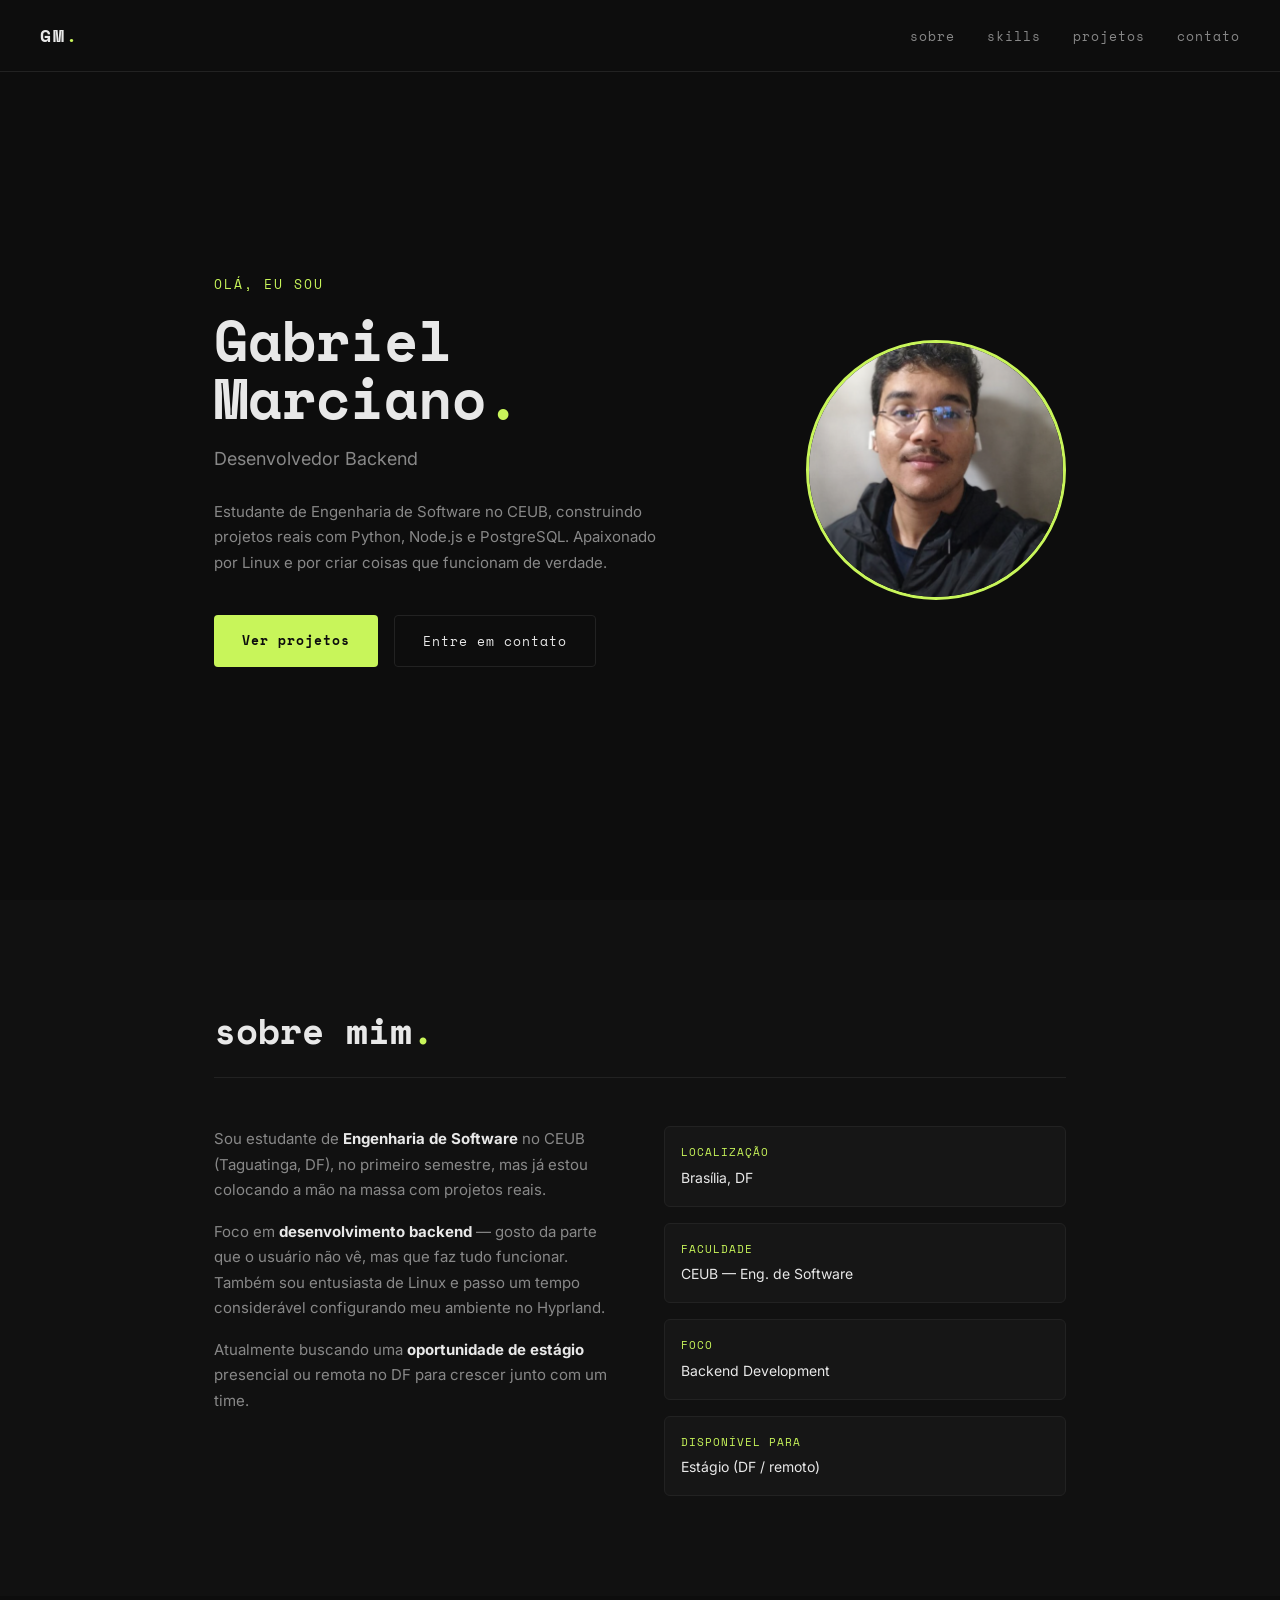
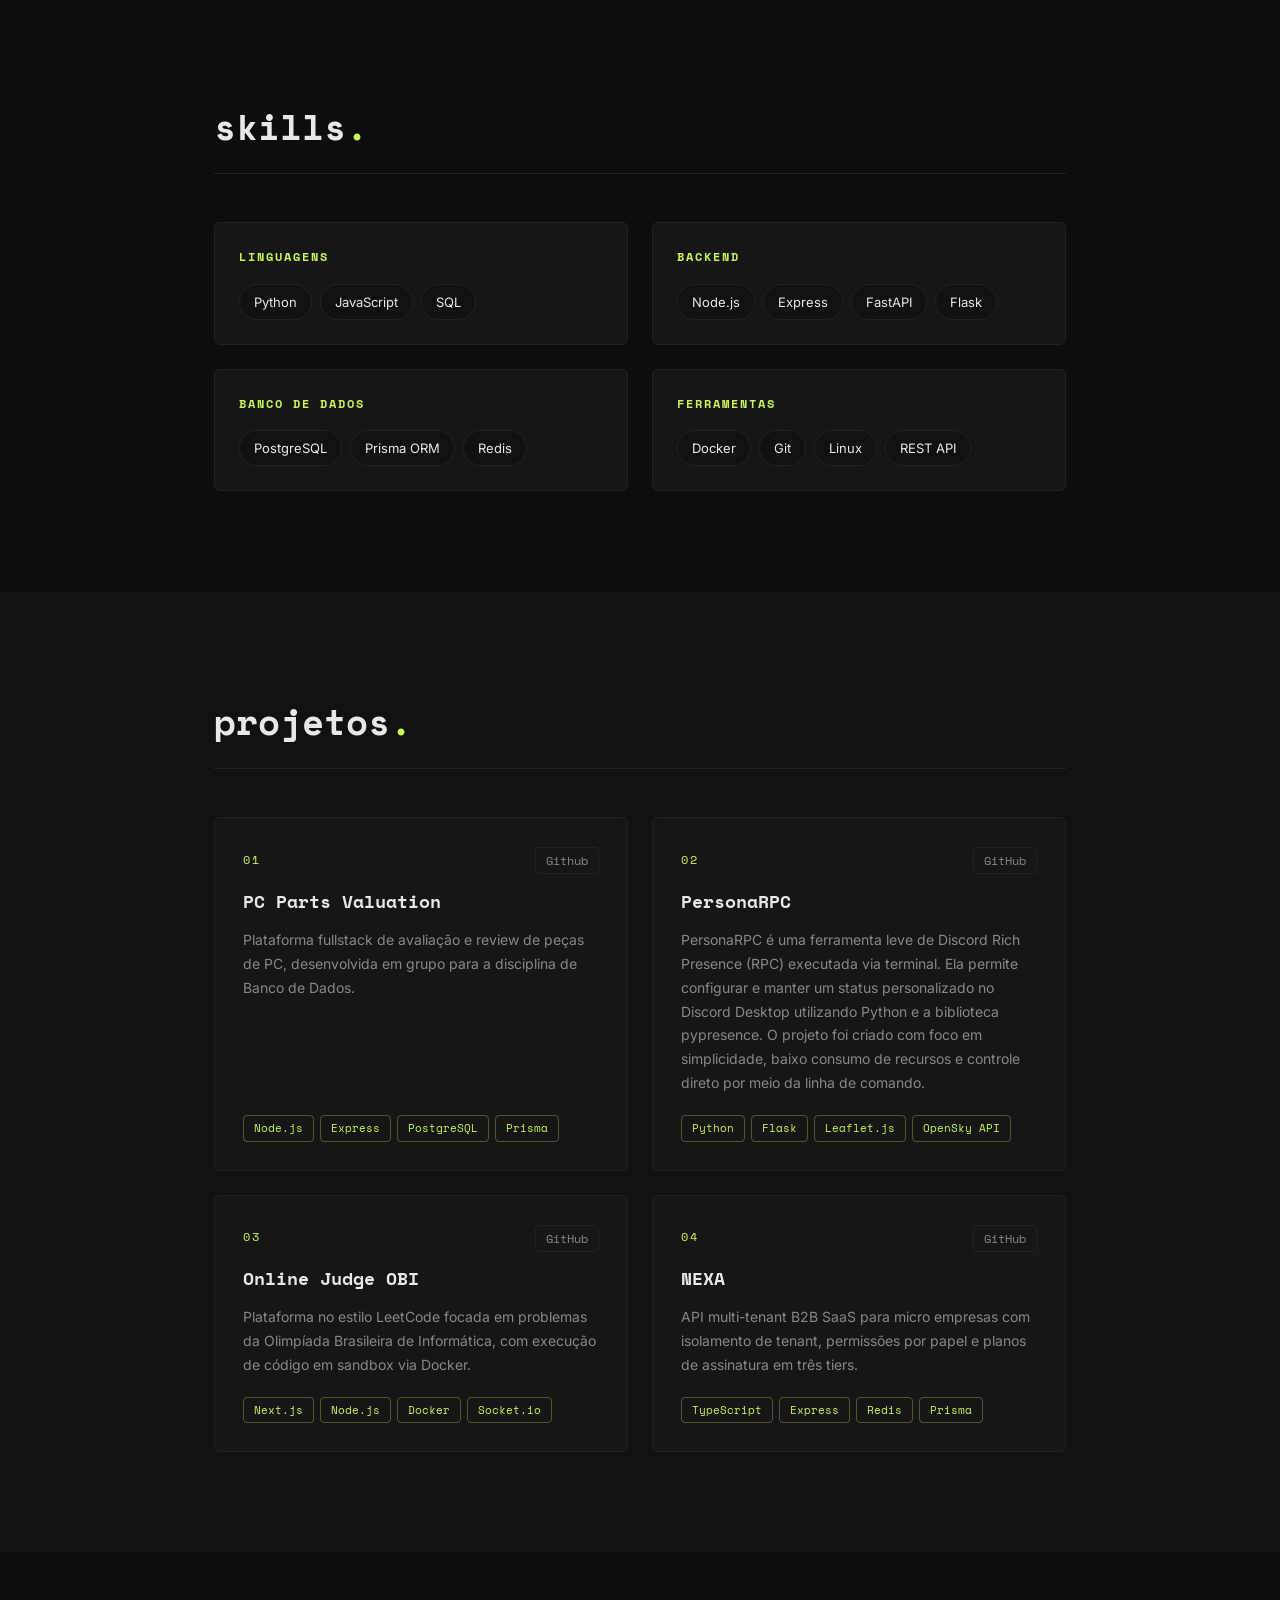
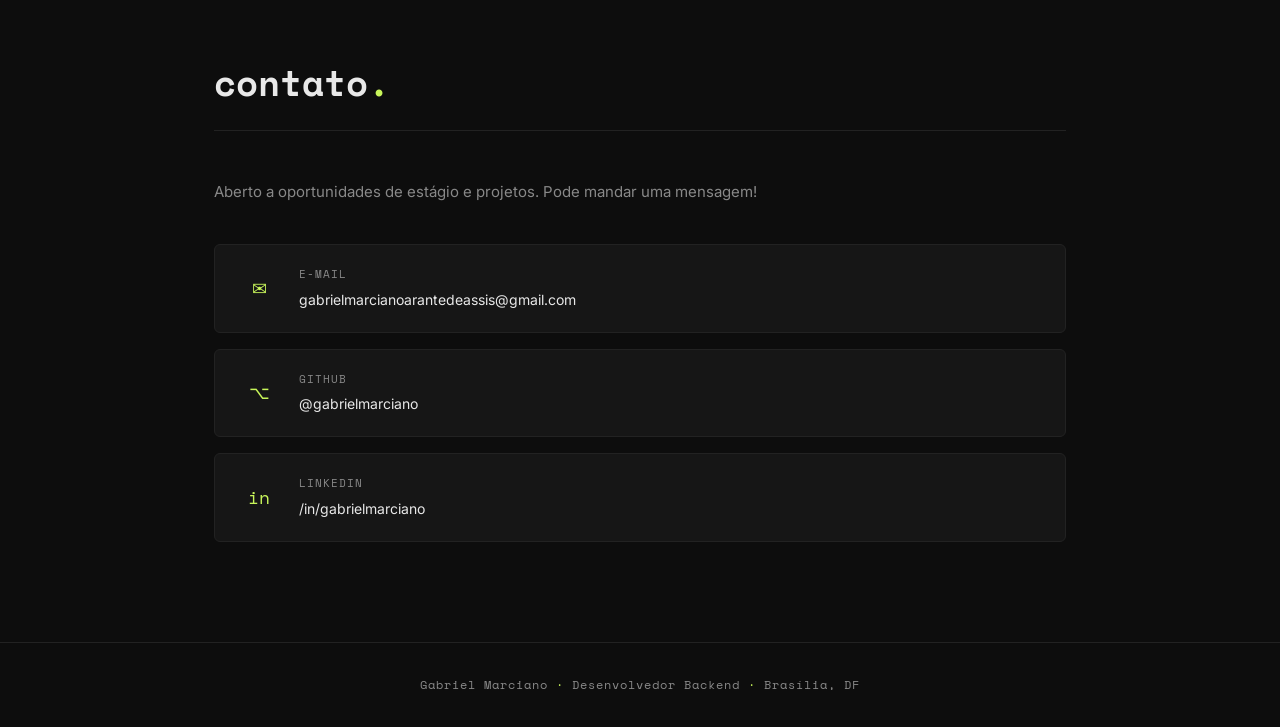
==== index.html @ 3127b253 "Resolve conflitos e atualiza arquivos" ====
<!DOCTYPE html>
<html lang="pt-BR">

<head>
  <meta charset="UTF-8">
  <meta name="viewport" content="width=device-width, initial-scale=1.0">
  <title>Gabriel Marciano — Dev Backend</title>

  <!-- Fontes bonitinhas do Google Fonts  -->
  <link rel="preconnect" href="https://fonts.googleapis.com">
  <link href="https://fonts.googleapis.com/css2?family=Space+Mono:wght@400;700&family=Inter:wght@300;400;500;600&display=swap" rel="stylesheet">

  <link rel="stylesheet" href="style.css">
</head>

<body>

  <!-- Barra de navegação - fica fixa no topo -->
  <nav id="navbar">
    <div class="nav-logo">GM<span class="dot">.</span></div>
    <ul class="nav-links">
      <li><a href="#sobre">sobre</a></li>
      <li><a href="#skills">skills</a></li>
      <li><a href="#projetos">projetos</a></li>
      <li><a href="#contato">contato</a></li>
    </ul>
  </nav>

  <!-- Primeira seção  -->
  <section id="hero">

    <!-- nome e descrição  -->
    <div class="hero-content">
      <p class="hero-tag">olá, eu sou</p>
      <h1 class="hero-nome">Gabriel<br>Marciano<span class="dot">.</span></h1>
      <p class="hero-cargo">Desenvolvedor Backend</p>
      <p class="hero-desc">
        Estudante de Engenharia de Software no CEUB, construindo projetos reais
        com Python, Node.js e PostgreSQL. Apaixonado por Linux e por criar coisas que funcionam de verdade.
      </p>
      <div class="hero-botoes">
        <a href="#projetos" class="btn btn-primario">Ver projetos</a>
        <a href="#contato" class="btn btn-secundario">Entre em contato</a>
      </div>
    </div>

    <!-- foto -->
    <div class="hero-foto-wrapper">
      <img src="foto.png" alt="Foto" class="hero-foto">
    </div>

  </section>

  <!-- Seção sobre  -->
  <section id="sobre">
    <div class="container">
      <h2 class="titulo-secao">sobre mim<span class="dot">.</span></h2>
      <!-- Grid com 2 colunas - texto à esquerda, infos à direita -->
      <div class="sobre-grid">
        <div class="sobre-texto">
          <p>
            Sou estudante de <strong>Engenharia de Software</strong> no CEUB (Taguatinga, DF),
            no primeiro semestre, mas já estou colocando a mão na massa com projetos reais.
          </p>
          <p>
            Foco em <strong>desenvolvimento backend</strong> — gosto da parte que o usuário
            não vê, mas que faz tudo funcionar. Também sou entusiasta de Linux e passo
            um tempo considerável configurando meu ambiente no Hyprland.
          </p>
          <p>
            Atualmente buscando uma <strong>oportunidade de estágio</strong> presencial ou
            remota no DF para crescer junto com um time.
          </p>
        </div>
        <div class="sobre-info">
          <div class="info-item">
            <span class="info-label">localização</span>
            <span class="info-valor">Brasília, DF</span>
          </div>
          <div class="info-item">
            <span class="info-label">faculdade</span>
            <span class="info-valor">CEUB — Eng. de Software</span>
          </div>
          <div class="info-item">
            <span class="info-label">foco</span>
            <span class="info-valor">Backend Development</span>
          </div>
          <div class="info-item">
            <span class="info-label">disponível para</span>
            <span class="info-valor">Estágio (DF / remoto)</span>
          </div>
        </div>
      </div>
    </div>
  </section>

  <!-- Seção skills - tecnologias -->
  <section id="skills">
    <div class="container">
      <h2 class="titulo-secao">skills<span class="dot">.</span></h2>
      <!-- div de skills -->
      <div class="skills-grid">

        <div class="skill-grupo">
          <h3 class="skill-grupo-titulo">Linguagens</h3>
          <div class="skill-lista">
            <span class="skill-tag">Python</span>
            <span class="skill-tag">JavaScript</span>
            <span class="skill-tag">SQL</span>
          </div>
        </div>

        <div class="skill-grupo">
          <h3 class="skill-grupo-titulo">Backend</h3>
          <div class="skill-lista">
            <span class="skill-tag">Node.js</span>
            <span class="skill-tag">Express</span>
            <span class="skill-tag">FastAPI</span>
            <span class="skill-tag">Flask</span>
          </div>
        </div>

        <div class="skill-grupo">
          <h3 class="skill-grupo-titulo">Banco de Dados</h3>
          <div class="skill-lista">
            <span class="skill-tag">PostgreSQL</span>
            <span class="skill-tag">Prisma ORM</span>
            <span class="skill-tag">Redis</span>
          </div>
        </div>

        <div class="skill-grupo">
          <h3 class="skill-grupo-titulo">Ferramentas</h3>
          <div class="skill-lista">
            <span class="skill-tag">Docker</span>
            <span class="skill-tag">Git</span>
            <span class="skill-tag">Linux</span>
            <span class="skill-tag">REST API</span>
          </div>
        </div>

      </div>
    </div>
  </section>

  <!-- Seção projetos -->
  <section id="projetos">
    <div class="container">
      <h2 class="titulo-secao">projetos<span class="dot">.</span></h2>
      <!-- Cards dos projetos em grid 2x2 -->
      <div class="projetos-grid">

        <!-- Projeto 1 -->
        <div class="card-projeto">
          <div class="card-header">
            <span class="card-numero">01</span>
            <div class="card-links">
              <a href="https://github.com/GabrielMarcianoarante/PCpartsevaluation" class="card-link" title="Ver código"> Github</a>
            </div>
          </div>
          <h3 class="card-titulo">PC Parts Valuation</h3>
          <p class="card-desc">
            Plataforma fullstack de avaliação e review de peças de PC, desenvolvida
            em grupo para a disciplina de Banco de Dados.
          </p>
          <div class="card-techs">
            <span>Node.js</span>
            <span>Express</span>
            <span>PostgreSQL</span>
            <span>Prisma</span>
          </div>
        </div>

        <!-- Projeto 2 -->
        <div class="card-projeto">
          <div class="card-header">
            <span class="card-numero">02</span>
            <div class="card-links">
              <a href="#" class="card-link">GitHub</a>
            </div>
          </div>
          <h3 class="card-titulo">PersonaRPC</h3>
          <p class="card-desc">
            PersonaRPC é uma ferramenta leve de Discord Rich Presence (RPC) executada via terminal.
Ela permite configurar e manter um status personalizado no Discord Desktop utilizando Python e a biblioteca pypresence.

O projeto foi criado com foco em simplicidade, baixo consumo de recursos e controle direto por meio da linha de comando.
          </p>
          <div class="card-techs">
            <span>Python</span>
            <span>Flask</span>
            <span>Leaflet.js</span>
            <span>OpenSky API</span>
          </div>
        </div>

        <!-- Projeto 3 -->
        <div class="card-projeto">
          <div class="card-header">
            <span class="card-numero">03</span>
            <div class="card-links">
              <a href="#" class="card-link">GitHub</a>
            </div>
          </div>
          <h3 class="card-titulo">Online Judge OBI</h3>
          <p class="card-desc">
            Plataforma no estilo LeetCode focada em problemas da Olimpíada Brasileira
            de Informática, com execução de código em sandbox via Docker.
          </p>
          <div class="card-techs">
            <span>Next.js</span>
            <span>Node.js</span>
            <span>Docker</span>
            <span>Socket.io</span>
          </div>
        </div>

        <!-- Projeto 4 -->
        <div class="card-projeto">
          <div class="card-header">
            <span class="card-numero">04</span>
            <div class="card-links">
              <a href="#" class="card-link">GitHub</a>
            </div>
          </div>
          <h3 class="card-titulo">NEXA</h3>
          <p class="card-desc">
            API multi-tenant B2B SaaS para micro empresas com isolamento de tenant,
            permissões por papel e planos de assinatura em três tiers.
          </p>
          <div class="card-techs">
            <span>TypeScript</span>
            <span>Express</span>
            <span>Redis</span>
            <span>Prisma</span>
          </div>
        </div>

      </div>
    </div>
  </section>

  <!-- Seção contato -->
  <section id="contato">
    <div class="container">
      <h2 class="titulo-secao">contato<span class="dot">.</span></h2>
      <p class="contato-subtitulo">
        Aberto a oportunidades de estágio e projetos. Pode mandar uma mensagem!
      </p>
      <div class="contato-grid">
        <a href="mailto:gabrielmarcianoarantedeassis@gmail.com" class="contato-item">
          <span class="contato-icone">✉</span>
          <div>
            <span class="contato-label">E-mail</span>
            <span class="contato-valor">gabrielmarcianoarantedeassis@gmail.com</span>
          </div>
        </a>
        <a href="https://github.com/GabrielMarcianoarante" target="_blank" class="contato-item">
          <span class="contato-icone">⌥</span>
          <div>
            <span class="contato-label">GitHub</span>
            <span class="contato-valor">@gabrielmarciano</span>
          </div>
        </a>
        <a href="https://www.linkedin.com/in/gabriel-marciano-117183402/" target="_blank" class="contato-item">
          <span class="contato-icone">in</span>
          <div>
            <span class="contato-label">LinkedIn</span>
            <span class="contato-valor">/in/gabrielmarciano</span>
          </div>
        </a>
      </div>
    </div>
  </section>

  <!-- Rodapé com crédito -->
  <footer>
    <p>Gabriel Marciano <span class="dot">·</span> Desenvolvedor Backend <span class="dot">·</span> Brasília, DF</p>
  </footer>

  <script src="script.js"></script>
</body>

</html>
---- style.css ----
/* Cores e tema - muda aqui que muda em todo lugar */
:root {
  --bg:       #0d0d0d;   /* Fundo preto bem escuro da página */
  --bg2:      #111111;   /* Um preto um pouco menos escuro para seções alternadas */
  --card:     #161616;   /* Fundo dos cards e containers */
  --borda:    #222222;   /* Cor das bordas dos elementos */
  --texto:    #e8e8e8;   /* Texto branco/cinza claro principal */
  --texto2:   #888888;   /* Texto cinza mais fraco para texto secundário */
  --verde:    #c8f55a;   /* Verde limão - cor de destaque que chama atenção */
}

/* Tira as margens padrão do navegador */
* {
  margin: 0;
  padding: 0;
  box-sizing: border-box;
}

/* Faz a rolagem da página ser suave em vez de "pular" */
html {
  scroll-behavior: smooth;
}

body {
  background-color: var(--bg);
  color: var(--texto);
  font-family: 'Inter', sans-serif;
  font-size: 16px;
  line-height: 1.7;
}

/* Classes úteis que usa em vários lugares */

.container {
  max-width: 900px;
  margin: 0 auto;
  padding: 0 24px;
}

.dot {
  color: var(--verde);
}

/* Barra de navegação - fica fixa no topo */
#navbar {
  position: fixed;
  top: 0;
  left: 0;
  width: 100%;
  z-index: 100;
  display: flex;
  align-items: center;
  justify-content: space-between;
  padding: 20px 40px;
  background-color: #0d0d0d;
  border-bottom: 1px solid var(--borda);
  transition: padding 0.3s;
}

/* Quando rola a página, o padding diminui para a nav ficar mais compacta */
#navbar.scrolled {
  padding: 14px 40px;
}

.nav-logo {
  font-family: 'Space Mono', monospace;
  font-size: 18px;
  font-weight: 700;
  letter-spacing: 2px;
}

/* Lista de links da navegação */
.nav-links {
  list-style: none;
  display: flex;
  gap: 32px;
}

/* Estilo padrão dos links */
.nav-links a {
  text-decoration: none;
  color: var(--texto2);
  font-family: 'Space Mono', monospace;
  font-size: 13px;
  letter-spacing: 1px;
  transition: color 0.2s;
}

/* Link fica verde quando você passa o mouse */
.nav-links a:hover {
  color: var(--verde);
}

/* Link fica verde permanentemente quando você está naquela seção */
.nav-links a.ativo {
  color: var(--verde);
}

/* Animações de entrada dos elementos */
@keyframes slideInLeft {
  from {
    opacity: 0;
    transform: translateX(-50px);
  }
  to {
    opacity: 1;
    transform: translateX(0);
  }
}

@keyframes slideInRight {
  from {
    opacity: 0;
    transform: translateX(50px);
  }
  to {
    opacity: 1;
    transform: translateX(0);
  }
}

@keyframes zoomIn {
  from {
    opacity: 0;
    transform: scale(0.8);
  }
  to {
    opacity: 1;
    transform: scale(1);
  }
}

/* Seção hero - primeira coisa que vê */
#hero {
  min-height: 100vh;
  display: flex;
  align-items: center;
  justify-content: space-between;
  gap: 48px;
  max-width: 900px;
  margin: 0 auto;
  padding: 120px 24px 80px;
}

/* "olá, eu sou" - entra primeiro */
.hero-tag {
  font-family: 'Space Mono', monospace;
  font-size: 13px;
  color: var(--verde);
  letter-spacing: 2px;
  text-transform: uppercase;
  margin-bottom: 16px;
  animation: slideInLeft 0.6s ease-out;
}

/* nome grande - entra depois com um pequeno delay */
.hero-nome {
  font-family: 'Space Mono', monospace;
  font-size: 56px;
  font-weight: 700;
  line-height: 1.05;
  margin-bottom: 16px;
  animation: slideInLeft 0.8s ease-out 0.2s both;
}

/* "Desenvolvedor Backend" - entra depois */
.hero-cargo {
  font-size: 18px;
  color: var(--texto2);
  margin-bottom: 24px;
  animation: slideInLeft 0.8s ease-out 0.4s both;
}

/* Descrição sobre - entra depois */
.hero-desc {
  max-width: 460px;
  color: var(--texto2);
  font-size: 15px;
  margin-bottom: 40px;
  animation: slideInLeft 0.8s ease-out 0.6s both;
}

/* Botões - entram por último */
.hero-botoes {
  display: flex;
  gap: 16px;
  animation: slideInLeft 0.8s ease-out 0.8s both;
}

/* BOTÕES - Estilo base para todos os botões */
.btn {
  text-decoration: none;
  font-family: 'Space Mono', monospace;
  font-size: 13px;
  letter-spacing: 1px;
  padding: 14px 28px;
  border-radius: 4px;
  transition: all 0.2s;
}

/* Botão primário - Verde, chama atenção (Ver projetos) */
.btn-primario {
  background-color: var(--verde);
  color: #0d0d0d;
  font-weight: 700;
}

/* Botão primário fica mais claro quando  passa o mouse */
.btn-primario:hover {
  background-color: #b8e84a;
  transform: translateY(-2px);
}

/* Botão secundário - Tem borda, mais discreto (Entre em contato) */
.btn-secundario {
  border: 1px solid var(--borda);
  color: var(--texto);
}

/* Botão secundário muda quando  passa o mouse */
.btn-secundario:hover {
  border-color: var(--verde);
  color: var(--verde);
  transform: translateY(-2px);
}

/* Wrapper da foto - mantém ela redonda */
.hero-foto-wrapper {
  flex-shrink: 0;
}

.hero-foto {
  width: 260px;
  height: 260px;
  object-fit: cover;    /* corta a imagem pra caber no círculo */
  border-radius: 50%;   /* fica redonda */
  border: 3px solid var(--verde);
  background-color: var(--card);
  display: block;
  animation: zoomIn 0.8s ease-out 0.4s both;
}

/* Títulos das seções como "sobre mim", "skills" */
.titulo-secao {
  font-family: 'Space Mono', monospace;
  font-size: 36px;
  font-weight: 700;
  margin-bottom: 48px;
  padding-bottom: 16px;
  border-bottom: 1px solid var(--borda);
}

/* Seção sobre - fundo diferente */
#sobre {
  padding: 100px 0;
  background-color: var(--bg2);
}

/* Grid com 2 colunas */
.sobre-grid {
  display: grid;
  grid-template-columns: 1fr 1fr;
  gap: 48px;
}

/* Parágrafos da seção sobre */
.sobre-texto p {
  color: var(--texto2);
  margin-bottom: 16px;
  font-size: 15px;
}

/* Texto em negrito fica mais claro */
.sobre-texto strong {
  color: var(--texto);
}

/* Info lado direito */
.sobre-info {
  display: flex;
  flex-direction: column;
  gap: 16px;
}

/* Card com informação */
.info-item {
  display: flex;
  flex-direction: column;
  gap: 4px;
  padding: 16px;
  border: 1px solid var(--borda);
  border-radius: 6px;
  background-color: var(--card);
}

/* Label da info em verde */
.info-label {
  font-family: 'Space Mono', monospace;
  font-size: 11px;
  color: var(--verde);
  letter-spacing: 1px;
  text-transform: uppercase;
}

/* Valor da info */
.info-valor {
  font-size: 14px;
  color: var(--texto);
}

/* Seção skills - suas tecnologias */
#skills {
  padding: 100px 0;
}

/* Grid 2x2 de skills */
.skills-grid {
  display: grid;
  grid-template-columns: 1fr 1fr;
  gap: 24px;
}

/* Grupo de skills */
.skill-grupo {
  padding: 24px;
  border: 1px solid var(--borda);
  border-radius: 6px;
  background-color: var(--card);
}

/* Título do grupo em verde */
.skill-grupo-titulo {
  font-family: 'Space Mono', monospace;
  font-size: 12px;
  color: var(--verde);
  letter-spacing: 2px;
  text-transform: uppercase;
  margin-bottom: 16px;
}

/* Lista de skill tags */
.skill-lista {
  display: flex;
  flex-wrap: wrap;
  gap: 8px;
}

/* Badge individual de skill */.skill-tag {
  font-size: 13px;
  color: var(--texto);
  background-color: var(--bg2);
  border: 1px solid var(--borda);
  padding: 6px 14px;
  border-radius: 20px;
  transition: all 0.2s;
}

/* Quando passa o mouse, fica verde */
.skill-tag:hover {
  border-color: var(--verde);
  color: var(--verde);
}

/* Seção projetos - seus trabalhos */
#projetos {
  padding: 100px 0;
  background-color: var(--bg2);
}

/* Grid 2x2 dos projetos */
.projetos-grid {
  display: grid;
  grid-template-columns: 1fr 1fr;
  gap: 24px;
}

/* Card individual de projeto */
.card-projeto {
  padding: 28px;
  border: 1px solid var(--borda);
  border-radius: 6px;
  background-color: var(--card);
  display: flex;
  flex-direction: column;
  gap: 12px;
  transition: border-color 0.2s, transform 0.2s;
}

/* Hover do card - sobe e fica verde */
.card-projeto:hover {
  border-color: var(--verde);
  transform: translateY(-4px);
}

/* Header do card */
.card-header {
  display: flex;
  justify-content: space-between;
  align-items: center;
}

/* Número do projeto */
.card-numero {
  font-family: 'Space Mono', monospace;
  font-size: 12px;
  color: var(--verde);
  letter-spacing: 2px;
}

/* Link do github */
.card-link {
  font-family: 'Space Mono', monospace;
  font-size: 12px;
  color: var(--texto2);
  text-decoration: none;
  border: 1px solid var(--borda);
  padding: 4px 10px;
  border-radius: 4px;
  transition: all 0.2s;
}

/* Hover do link */
.card-link:hover {
  color: var(--verde);
  border-color: var(--verde);
}

/* Título do projeto */
.card-titulo {
  font-family: 'Space Mono', monospace;
  font-size: 18px;
  font-weight: 700;
}

/* Descrição do projeto */
.card-desc {
  font-size: 14px;
  color: var(--texto2);
  line-height: 1.7;
  flex: 1;
}

/* Lista de tecnologias */
.card-techs {
  display: flex;
  flex-wrap: wrap;
  gap: 6px;
  margin-top: 8px;
}

/* Badge de tecnologia */
.card-techs span {
  font-size: 11px;
  font-family: 'Space Mono', monospace;
  color: var(--verde);
  border: 1px solid rgba(200, 245, 90, 0.3);
  padding: 3px 10px;
  border-radius: 4px;
}

/* Seção contato - formas de entrar em contato */
#contato {
  padding: 100px 0;
}

/* Subtítulo da seção */
.contato-subtitulo {
  color: var(--texto2);
  margin-bottom: 40px;
  font-size: 15px;
}

/* Lista de contatos */
.contato-grid {
  display: flex;
  flex-direction: column;
  gap: 16px;
}

/* Item individual de contato */
.contato-item {
  display: flex;
  align-items: center;
  gap: 20px;
  padding: 20px 24px;
  border: 1px solid var(--borda);
  border-radius: 6px;
  background-color: var(--card);
  text-decoration: none;
  color: var(--texto);
  transition: border-color 0.2s, transform 0.2s;
}

/* Hover do item */
.contato-item:hover {
  border-color: var(--verde);
  transform: translateX(6px);
}

/* Ícone de contato */
.contato-icone {
  font-family: 'Space Mono', monospace;
  font-size: 18px;
  color: var(--verde);
  width: 40px;
  text-align: center;
}

/* Info do contato */
.contato-item div {
  display: flex;
  flex-direction: column;
  gap: 4px;
}

/* Rótulo do contato */
.contato-label {
  font-family: 'Space Mono', monospace;
  font-size: 11px;
  color: var(--texto2);
  letter-spacing: 1px;
  text-transform: uppercase;
}

/* Valor do contato */
.contato-valor {
  font-size: 14px;
  color: var(--texto);
}

/* Rodapé */
footer {
  padding: 32px;
  text-align: center;
  border-top: 1px solid var(--borda);
  font-family: 'Space Mono', monospace;
  font-size: 12px;
  color: var(--texto2);
  letter-spacing: 1px;
}

/* Responsivo - celular (menor que 600px) */
@media (max-width: 600px) {

  /* Nav fica mais compacta */
  #navbar {
    padding: 16px 20px;
  }

  /* Links com menos espaço */
  .nav-links {
    gap: 16px;
  }

  /* Hero vira coluna - foto fica embaixo do texto */
  #hero {
    flex-direction: column;
    padding: 100px 24px 60px;
    text-align: center;
  }

  /* Nome fica menor */
  .hero-nome {
    font-size: 36px;
  }

  /* Foto fica menor também */
  .hero-foto {
    width: 180px;
    height: 180px;
  }

  /* Botões um embaixo do outro */
  .hero-botoes {
    flex-direction: column;
  }

  /* Botões ocupam a largura toda */
  .btn {
    text-align: center;
  }

  /* Todos os grids viram 1 coluna pra coisa ficar legível */
  .sobre-grid,
  .skills-grid,
  .projetos-grid {
    grid-template-columns: 1fr;
  }
}
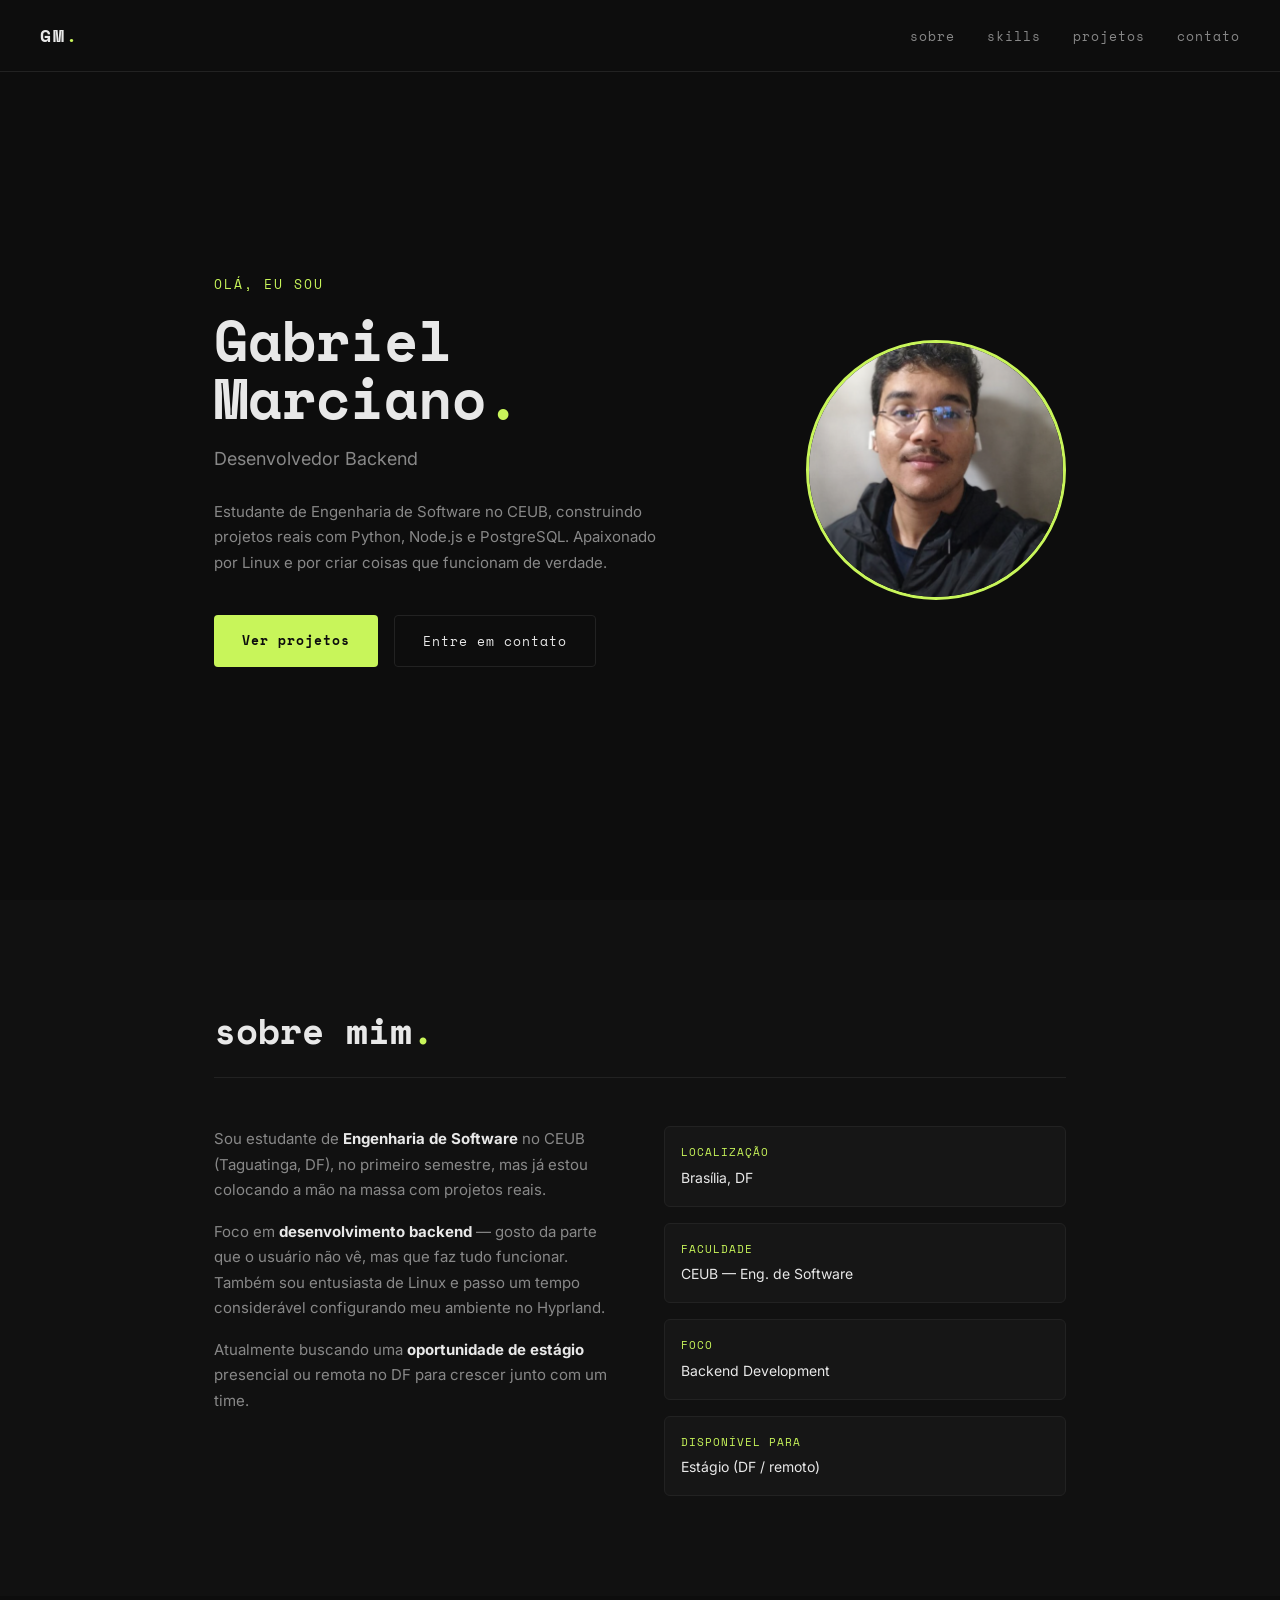
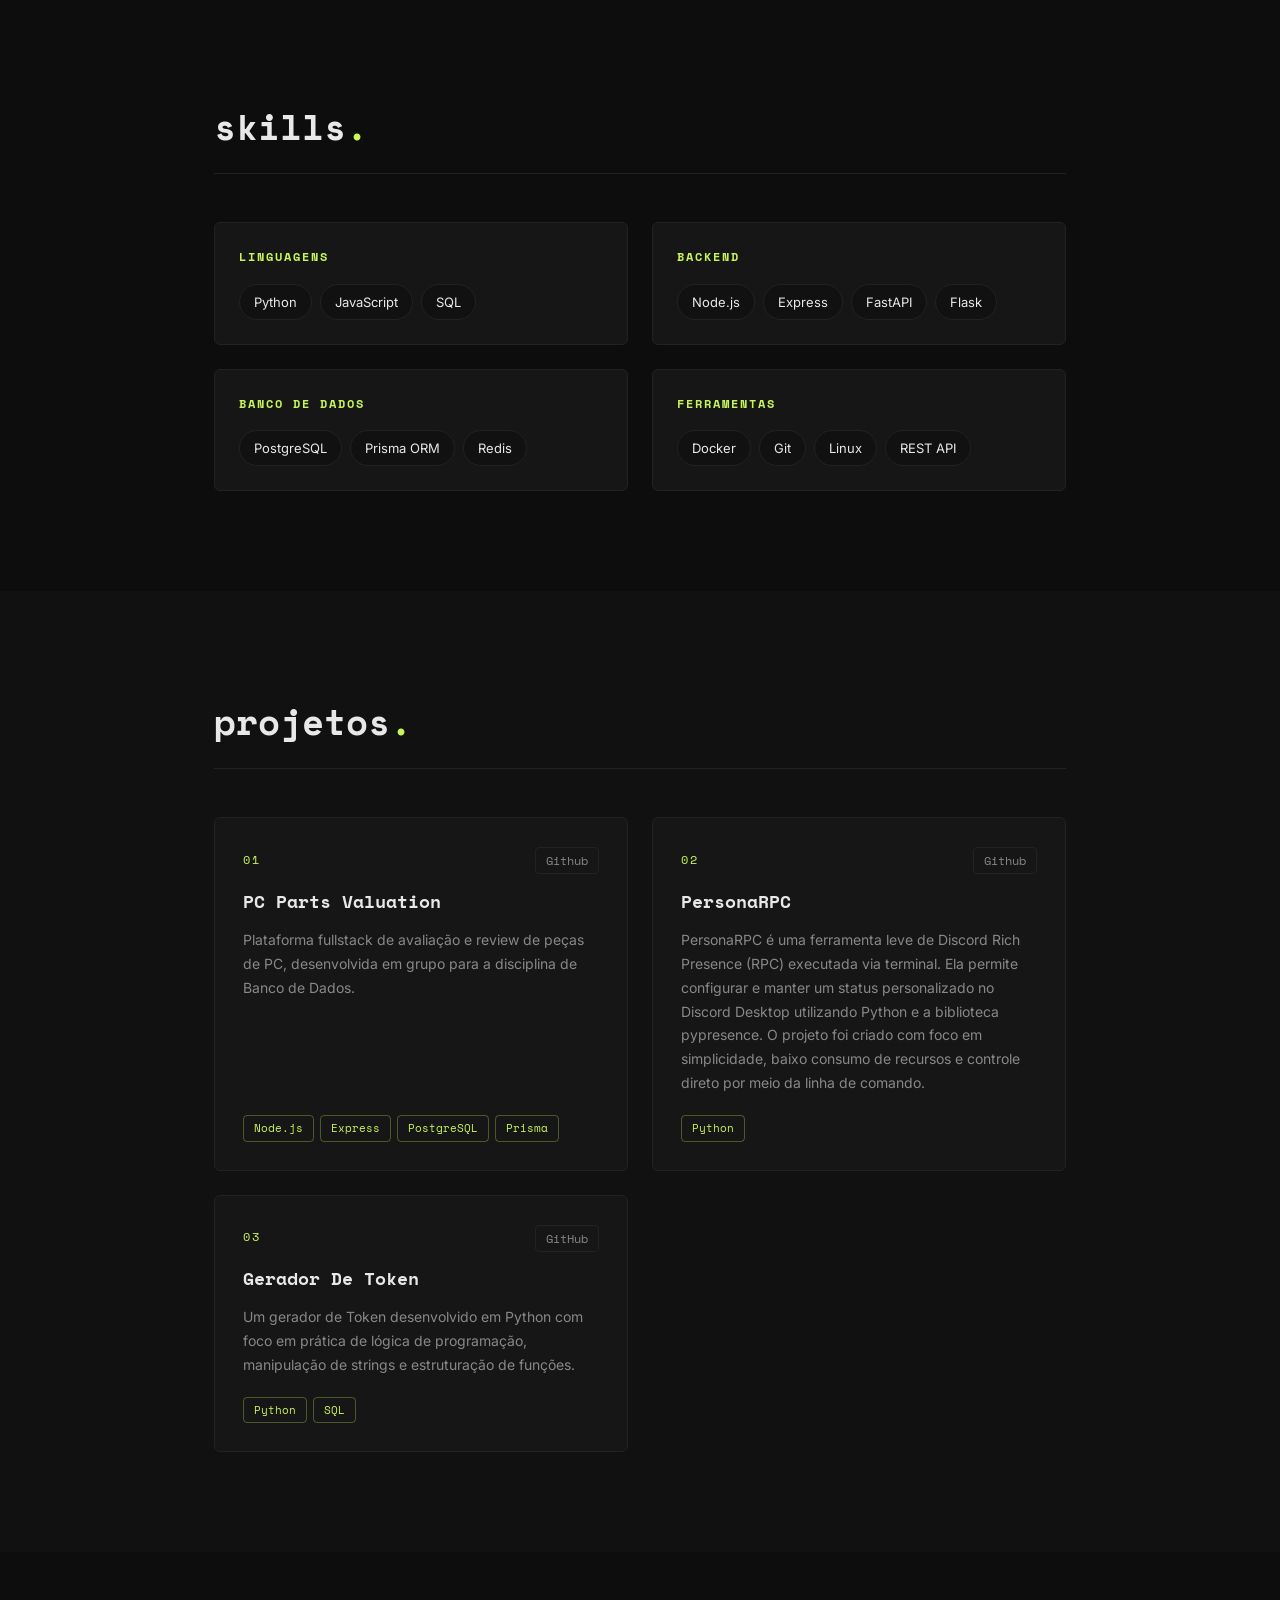
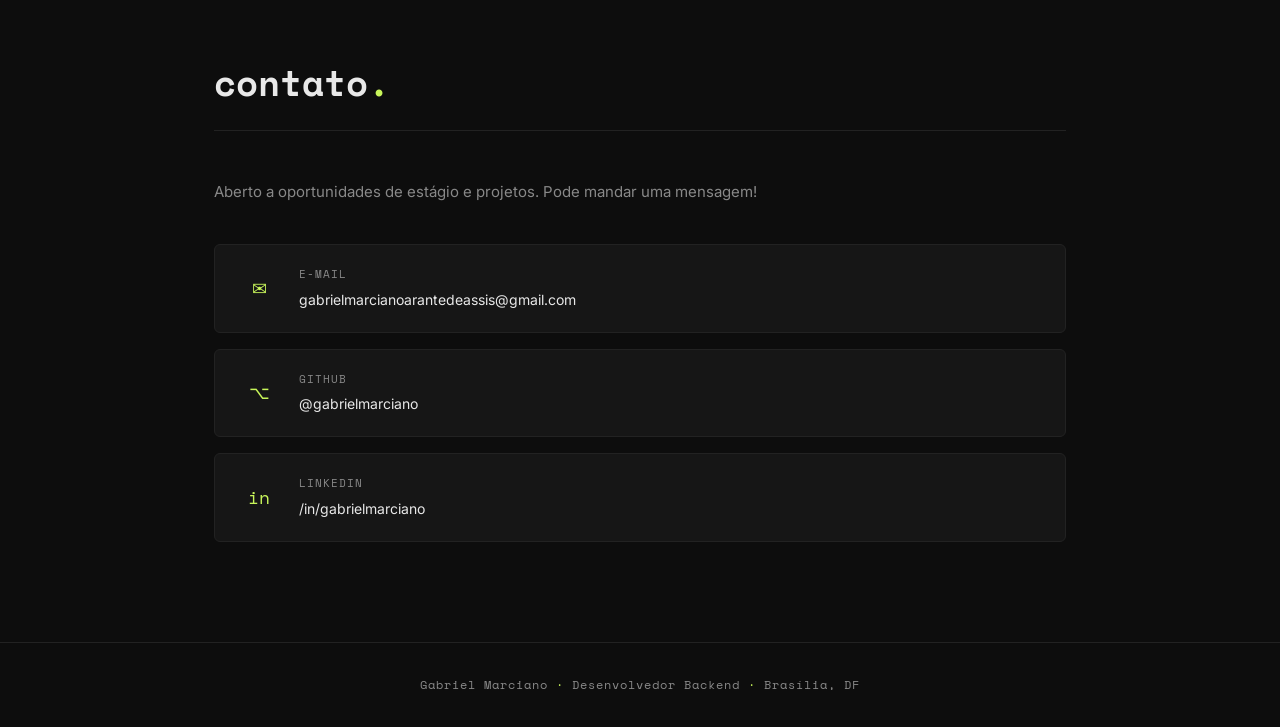
==== commit b9621f1f: "Melhoria no index" ====
--- a/index.html
+++ b/index.html
@@ -8,9 +8,11 @@
 
   <!-- Fontes bonitinhas do Google Fonts  -->
   <link rel="preconnect" href="https://fonts.googleapis.com">
-  <link href="https://fonts.googleapis.com/css2?family=Space+Mono:wght@400;700&family=Inter:wght@300;400;500;600&display=swap" rel="stylesheet">
-
-  <link rel="stylesheet" href="style.css">
+  <link
+    href="https://fonts.googleapis.com/css2?family=Space+Mono:wght@400;700&family=Inter:wght@300;400;500;600&display=swap"
+    rel="stylesheet">
+
+  <link rel="stylesheet" href="./Style/style.css">
 </head>
 
 <body>
@@ -46,7 +48,7 @@
 
     <!-- foto -->
     <div class="hero-foto-wrapper">
-      <img src="foto.png" alt="Foto" class="hero-foto">
+      <img src="./assets/foto.png" alt="Foto" class="hero-foto">
     </div>
 
   </section>
@@ -155,7 +157,8 @@
           <div class="card-header">
             <span class="card-numero">01</span>
             <div class="card-links">
-              <a href="https://github.com/GabrielMarcianoarante/PCpartsevaluation" class="card-link" title="Ver código"> Github</a>
+              <a href="https://github.com/GabrielMarcianoarante/PCpartsevaluation" class="card-link" title="Ver código">
+                Github</a>
             </div>
           </div>
           <h3 class="card-titulo">PC Parts Valuation</h3>
@@ -176,21 +179,21 @@
           <div class="card-header">
             <span class="card-numero">02</span>
             <div class="card-links">
-              <a href="#" class="card-link">GitHub</a>
+              <a href="https://github.com/GabrielMarcianoarante/PersonaRPC.git" class="card-link" title="Ver código">
+                Github</a>
             </div>
           </div>
           <h3 class="card-titulo">PersonaRPC</h3>
           <p class="card-desc">
             PersonaRPC é uma ferramenta leve de Discord Rich Presence (RPC) executada via terminal.
-Ela permite configurar e manter um status personalizado no Discord Desktop utilizando Python e a biblioteca pypresence.
-
-O projeto foi criado com foco em simplicidade, baixo consumo de recursos e controle direto por meio da linha de comando.
+            Ela permite configurar e manter um status personalizado no Discord Desktop utilizando Python e a biblioteca
+            pypresence.
+
+            O projeto foi criado com foco em simplicidade, baixo consumo de recursos e controle direto por meio da linha
+            de comando.
           </p>
           <div class="card-techs">
             <span>Python</span>
-            <span>Flask</span>
-            <span>Leaflet.js</span>
-            <span>OpenSky API</span>
           </div>
         </div>
 
@@ -202,37 +205,14 @@
               <a href="#" class="card-link">GitHub</a>
             </div>
           </div>
-          <h3 class="card-titulo">Online Judge OBI</h3>
+          <h3 class="card-titulo">Gerador De Token</h3>
           <p class="card-desc">
-            Plataforma no estilo LeetCode focada em problemas da Olimpíada Brasileira
-            de Informática, com execução de código em sandbox via Docker.
+            Um gerador de Token desenvolvido em Python com foco em prática de lógica de programação, manipulação de
+            strings e estruturação de funções.
           </p>
           <div class="card-techs">
-            <span>Next.js</span>
-            <span>Node.js</span>
-            <span>Docker</span>
-            <span>Socket.io</span>
-          </div>
-        </div>
-
-        <!-- Projeto 4 -->
-        <div class="card-projeto">
-          <div class="card-header">
-            <span class="card-numero">04</span>
-            <div class="card-links">
-              <a href="#" class="card-link">GitHub</a>
-            </div>
-          </div>
-          <h3 class="card-titulo">NEXA</h3>
-          <p class="card-desc">
-            API multi-tenant B2B SaaS para micro empresas com isolamento de tenant,
-            permissões por papel e planos de assinatura em três tiers.
-          </p>
-          <div class="card-techs">
-            <span>TypeScript</span>
-            <span>Express</span>
-            <span>Redis</span>
-            <span>Prisma</span>
+            <span>Python</span>
+            <span>SQL</span>
           </div>
         </div>
 
@@ -278,7 +258,7 @@
     <p>Gabriel Marciano <span class="dot">·</span> Desenvolvedor Backend <span class="dot">·</span> Brasília, DF</p>
   </footer>
 
-  <script src="script.js"></script>
+  <script src="./Script/script.js"></script>
 </body>
 
 </html>
--- a/Style/style.css
+++ b/Style/style.css
@@ -0,0 +1,589 @@
+/* Cores e tema - muda aqui que muda em todo lugar */
+:root {
+  --bg:       #0d0d0d;   /* Fundo preto bem escuro da página */
+  --bg2:      #111111;   /* Um preto um pouco menos escuro para seções alternadas */
+  --card:     #161616;   /* Fundo dos cards e containers */
+  --borda:    #222222;   /* Cor das bordas dos elementos */
+  --texto:    #e8e8e8;   /* Texto branco/cinza claro principal */
+  --texto2:   #888888;   /* Texto cinza mais fraco para texto secundário */
+  --verde:    #c8f55a;   /* Verde limão - cor de destaque que chama atenção */
+}
+
+/* Tira as margens padrão do navegador */
+* {
+  margin: 0;
+  padding: 0;
+  box-sizing: border-box;
+}
+
+/* Faz a rolagem da página ser suave em vez de "pular" */
+html {
+  scroll-behavior: smooth;
+}
+
+body {
+  background-color: var(--bg);
+  color: var(--texto);
+  font-family: 'Inter', sans-serif;
+  font-size: 16px;
+  line-height: 1.7;
+}
+
+/* Classes úteis que usa em vários lugares */
+
+.container {
+  max-width: 900px;
+  margin: 0 auto;
+  padding: 0 24px;
+}
+
+.dot {
+  color: var(--verde);
+}
+
+/* Barra de navegação - fica fixa no topo */
+#navbar {
+  position: fixed;
+  top: 0;
+  left: 0;
+  width: 100%;
+  z-index: 100;
+  display: flex;
+  align-items: center;
+  justify-content: space-between;
+  padding: 20px 40px;
+  background-color: #0d0d0d;
+  border-bottom: 1px solid var(--borda);
+  transition: padding 0.3s;
+}
+
+/* Quando rola a página, o padding diminui para a nav ficar mais compacta */
+#navbar.scrolled {
+  padding: 14px 40px;
+}
+
+.nav-logo {
+  font-family: 'Space Mono', monospace;
+  font-size: 18px;
+  font-weight: 700;
+  letter-spacing: 2px;
+}
+
+/* Lista de links da navegação */
+.nav-links {
+  list-style: none;
+  display: flex;
+  gap: 32px;
+}
+
+/* Estilo padrão dos links */
+.nav-links a {
+  text-decoration: none;
+  color: var(--texto2);
+  font-family: 'Space Mono', monospace;
+  font-size: 13px;
+  letter-spacing: 1px;
+  transition: color 0.2s;
+}
+
+/* Link fica verde quando você passa o mouse */
+.nav-links a:hover {
+  color: var(--verde);
+}
+
+/* Link fica verde permanentemente quando você está naquela seção */
+.nav-links a.ativo {
+  color: var(--verde);
+}
+
+/* Animações de entrada dos elementos */
+@keyframes slideInLeft {
+  from {
+    opacity: 0;
+    transform: translateX(-50px);
+  }
+  to {
+    opacity: 1;
+    transform: translateX(0);
+  }
+}
+
+@keyframes slideInRight {
+  from {
+    opacity: 0;
+    transform: translateX(50px);
+  }
+  to {
+    opacity: 1;
+    transform: translateX(0);
+  }
+}
+
+@keyframes zoomIn {
+  from {
+    opacity: 0;
+    transform: scale(0.8);
+  }
+  to {
+    opacity: 1;
+    transform: scale(1);
+  }
+}
+
+/* Seção hero - primeira coisa que vê */
+#hero {
+  min-height: 100vh;
+  display: flex;
+  align-items: center;
+  justify-content: space-between;
+  gap: 48px;
+  max-width: 900px;
+  margin: 0 auto;
+  padding: 120px 24px 80px;
+}
+
+/* "olá, eu sou" - entra primeiro */
+.hero-tag {
+  font-family: 'Space Mono', monospace;
+  font-size: 13px;
+  color: var(--verde);
+  letter-spacing: 2px;
+  text-transform: uppercase;
+  margin-bottom: 16px;
+  animation: slideInLeft 0.6s ease-out;
+}
+
+/* nome grande - entra depois com um pequeno delay */
+.hero-nome {
+  font-family: 'Space Mono', monospace;
+  font-size: 56px;
+  font-weight: 700;
+  line-height: 1.05;
+  margin-bottom: 16px;
+  animation: slideInLeft 0.8s ease-out 0.2s both;
+}
+
+/* "Desenvolvedor Backend" - entra depois */
+.hero-cargo {
+  font-size: 18px;
+  color: var(--texto2);
+  margin-bottom: 24px;
+  animation: slideInLeft 0.8s ease-out 0.4s both;
+}
+
+/* Descrição sobre - entra depois */
+.hero-desc {
+  max-width: 460px;
+  color: var(--texto2);
+  font-size: 15px;
+  margin-bottom: 40px;
+  animation: slideInLeft 0.8s ease-out 0.6s both;
+}
+
+/* Botões - entram por último */
+.hero-botoes {
+  display: flex;
+  gap: 16px;
+  animation: slideInLeft 0.8s ease-out 0.8s both;
+}
+
+/* BOTÕES - Estilo base para todos os botões */
+.btn {
+  text-decoration: none;
+  font-family: 'Space Mono', monospace;
+  font-size: 13px;
+  letter-spacing: 1px;
+  padding: 14px 28px;
+  border-radius: 4px;
+  transition: all 0.2s;
+}
+
+/* Botão primário - Verde, chama atenção (Ver projetos) */
+.btn-primario {
+  background-color: var(--verde);
+  color: #0d0d0d;
+  font-weight: 700;
+}
+
+/* Botão primário fica mais claro quando  passa o mouse */
+.btn-primario:hover {
+  background-color: #b8e84a;
+  transform: translateY(-2px);
+}
+
+/* Botão secundário - Tem borda, mais discreto (Entre em contato) */
+.btn-secundario {
+  border: 1px solid var(--borda);
+  color: var(--texto);
+}
+
+/* Botão secundário muda quando  passa o mouse */
+.btn-secundario:hover {
+  border-color: var(--verde);
+  color: var(--verde);
+  transform: translateY(-2px);
+}
+
+/* Wrapper da foto - mantém ela redonda */
+.hero-foto-wrapper {
+  flex-shrink: 0;
+}
+
+.hero-foto {
+  width: 260px;
+  height: 260px;
+  object-fit: cover;    /* corta a imagem pra caber no círculo */
+  border-radius: 50%;   /* fica redonda */
+  border: 3px solid var(--verde);
+  background-color: var(--card);
+  display: block;
+  animation: zoomIn 0.8s ease-out 0.4s both;
+}
+
+/* Títulos das seções como "sobre mim", "skills" */
+.titulo-secao {
+  font-family: 'Space Mono', monospace;
+  font-size: 36px;
+  font-weight: 700;
+  margin-bottom: 48px;
+  padding-bottom: 16px;
+  border-bottom: 1px solid var(--borda);
+}
+
+/* Seção sobre - fundo diferente */
+#sobre {
+  padding: 100px 0;
+  background-color: var(--bg2);
+}
+
+/* Grid com 2 colunas */
+.sobre-grid {
+  display: grid;
+  grid-template-columns: 1fr 1fr;
+  gap: 48px;
+}
+
+/* Parágrafos da seção sobre */
+.sobre-texto p {
+  color: var(--texto2);
+  margin-bottom: 16px;
+  font-size: 15px;
+}
+
+/* Texto em negrito fica mais claro */
+.sobre-texto strong {
+  color: var(--texto);
+}
+
+/* Info lado direito */
+.sobre-info {
+  display: flex;
+  flex-direction: column;
+  gap: 16px;
+}
+
+/* Card com informação */
+.info-item {
+  display: flex;
+  flex-direction: column;
+  gap: 4px;
+  padding: 16px;
+  border: 1px solid var(--borda);
+  border-radius: 6px;
+  background-color: var(--card);
+}
+
+/* Label da info em verde */
+.info-label {
+  font-family: 'Space Mono', monospace;
+  font-size: 11px;
+  color: var(--verde);
+  letter-spacing: 1px;
+  text-transform: uppercase;
+}
+
+/* Valor da info */
+.info-valor {
+  font-size: 14px;
+  color: var(--texto);
+}
+
+/* Seção skills - suas tecnologias */
+#skills {
+  padding: 100px 0;
+}
+
+/* Grid 2x2 de skills */
+.skills-grid {
+  display: grid;
+  grid-template-columns: 1fr 1fr;
+  gap: 24px;
+}
+
+/* Grupo de skills */
+.skill-grupo {
+  padding: 24px;
+  border: 1px solid var(--borda);
+  border-radius: 6px;
+  background-color: var(--card);
+}
+
+/* Título do grupo em verde */
+.skill-grupo-titulo {
+  font-family: 'Space Mono', monospace;
+  font-size: 12px;
+  color: var(--verde);
+  letter-spacing: 2px;
+  text-transform: uppercase;
+  margin-bottom: 16px;
+}
+
+/* Lista de skill tags */
+.skill-lista {
+  display: flex;
+  flex-wrap: wrap;
+  gap: 8px;
+}
+
+/* Badge individual de skill */.skill-tag {
+  font-size: 13px;
+  color: var(--texto);
+  background-color: var(--bg2);
+  border: 1px solid var(--borda);
+  padding: 6px 14px;
+  border-radius: 20px;
+  transition: all 0.2s;
+}
+
+/* Quando passa o mouse, fica verde */
+.skill-tag:hover {
+  border-color: var(--verde);
+  color: var(--verde);
+}
+
+/* Seção projetos - seus trabalhos */
+#projetos {
+  padding: 100px 0;
+  background-color: var(--bg2);
+}
+
+/* Grid 2x2 dos projetos */
+.projetos-grid {
+  display: grid;
+  grid-template-columns: 1fr 1fr;
+  gap: 24px;
+}
+
+/* Card individual de projeto */
+.card-projeto {
+  padding: 28px;
+  border: 1px solid var(--borda);
+  border-radius: 6px;
+  background-color: var(--card);
+  display: flex;
+  flex-direction: column;
+  gap: 12px;
+  transition: border-color 0.2s, transform 0.2s;
+}
+
+/* Hover do card - sobe e fica verde */
+.card-projeto:hover {
+  border-color: var(--verde);
+  transform: translateY(-4px);
+}
+
+/* Header do card */
+.card-header {
+  display: flex;
+  justify-content: space-between;
+  align-items: center;
+}
+
+/* Número do projeto */
+.card-numero {
+  font-family: 'Space Mono', monospace;
+  font-size: 12px;
+  color: var(--verde);
+  letter-spacing: 2px;
+}
+
+/* Link do github */
+.card-link {
+  font-family: 'Space Mono', monospace;
+  font-size: 12px;
+  color: var(--texto2);
+  text-decoration: none;
+  border: 1px solid var(--borda);
+  padding: 4px 10px;
+  border-radius: 4px;
+  transition: all 0.2s;
+}
+
+/* Hover do link */
+.card-link:hover {
+  color: var(--verde);
+  border-color: var(--verde);
+}
+
+/* Título do projeto */
+.card-titulo {
+  font-family: 'Space Mono', monospace;
+  font-size: 18px;
+  font-weight: 700;
+}
+
+/* Descrição do projeto */
+.card-desc {
+  font-size: 14px;
+  color: var(--texto2);
+  line-height: 1.7;
+  flex: 1;
+}
+
+/* Lista de tecnologias */
+.card-techs {
+  display: flex;
+  flex-wrap: wrap;
+  gap: 6px;
+  margin-top: 8px;
+}
+
+/* Badge de tecnologia */
+.card-techs span {
+  font-size: 11px;
+  font-family: 'Space Mono', monospace;
+  color: var(--verde);
+  border: 1px solid rgba(200, 245, 90, 0.3);
+  padding: 3px 10px;
+  border-radius: 4px;
+}
+
+/* Seção contato - formas de entrar em contato */
+#contato {
+  padding: 100px 0;
+}
+
+/* Subtítulo da seção */
+.contato-subtitulo {
+  color: var(--texto2);
+  margin-bottom: 40px;
+  font-size: 15px;
+}
+
+/* Lista de contatos */
+.contato-grid {
+  display: flex;
+  flex-direction: column;
+  gap: 16px;
+}
+
+/* Item individual de contato */
+.contato-item {
+  display: flex;
+  align-items: center;
+  gap: 20px;
+  padding: 20px 24px;
+  border: 1px solid var(--borda);
+  border-radius: 6px;
+  background-color: var(--card);
+  text-decoration: none;
+  color: var(--texto);
+  transition: border-color 0.2s, transform 0.2s;
+}
+
+/* Hover do item */
+.contato-item:hover {
+  border-color: var(--verde);
+  transform: translateX(6px);
+}
+
+/* Ícone de contato */
+.contato-icone {
+  font-family: 'Space Mono', monospace;
+  font-size: 18px;
+  color: var(--verde);
+  width: 40px;
+  text-align: center;
+}
+
+/* Info do contato */
+.contato-item div {
+  display: flex;
+  flex-direction: column;
+  gap: 4px;
+}
+
+/* Rótulo do contato */
+.contato-label {
+  font-family: 'Space Mono', monospace;
+  font-size: 11px;
+  color: var(--texto2);
+  letter-spacing: 1px;
+  text-transform: uppercase;
+}
+
+/* Valor do contato */
+.contato-valor {
+  font-size: 14px;
+  color: var(--texto);
+}
+
+/* Rodapé */
+footer {
+  padding: 32px;
+  text-align: center;
+  border-top: 1px solid var(--borda);
+  font-family: 'Space Mono', monospace;
+  font-size: 12px;
+  color: var(--texto2);
+  letter-spacing: 1px;
+}
+
+/* Responsivo - celular (menor que 600px) */
+@media (max-width: 600px) {
+
+  /* Nav fica mais compacta */
+  #navbar {
+    padding: 16px 20px;
+  }
+
+  /* Links com menos espaço */
+  .nav-links {
+    gap: 16px;
+  }
+
+  /* Hero vira coluna - foto fica embaixo do texto */
+  #hero {
+    flex-direction: column;
+    padding: 100px 24px 60px;
+    text-align: center;
+  }
+
+  /* Nome fica menor */
+  .hero-nome {
+    font-size: 36px;
+  }
+
+  /* Foto fica menor também */
+  .hero-foto {
+    width: 180px;
+    height: 180px;
+  }
+
+  /* Botões um embaixo do outro */
+  .hero-botoes {
+    flex-direction: column;
+  }
+
+  /* Botões ocupam a largura toda */
+  .btn {
+    text-align: center;
+  }
+
+  /* Todos os grids viram 1 coluna pra coisa ficar legível */
+  .sobre-grid,
+  .skills-grid,
+  .projetos-grid {
+    grid-template-columns: 1fr;
+  }
+}
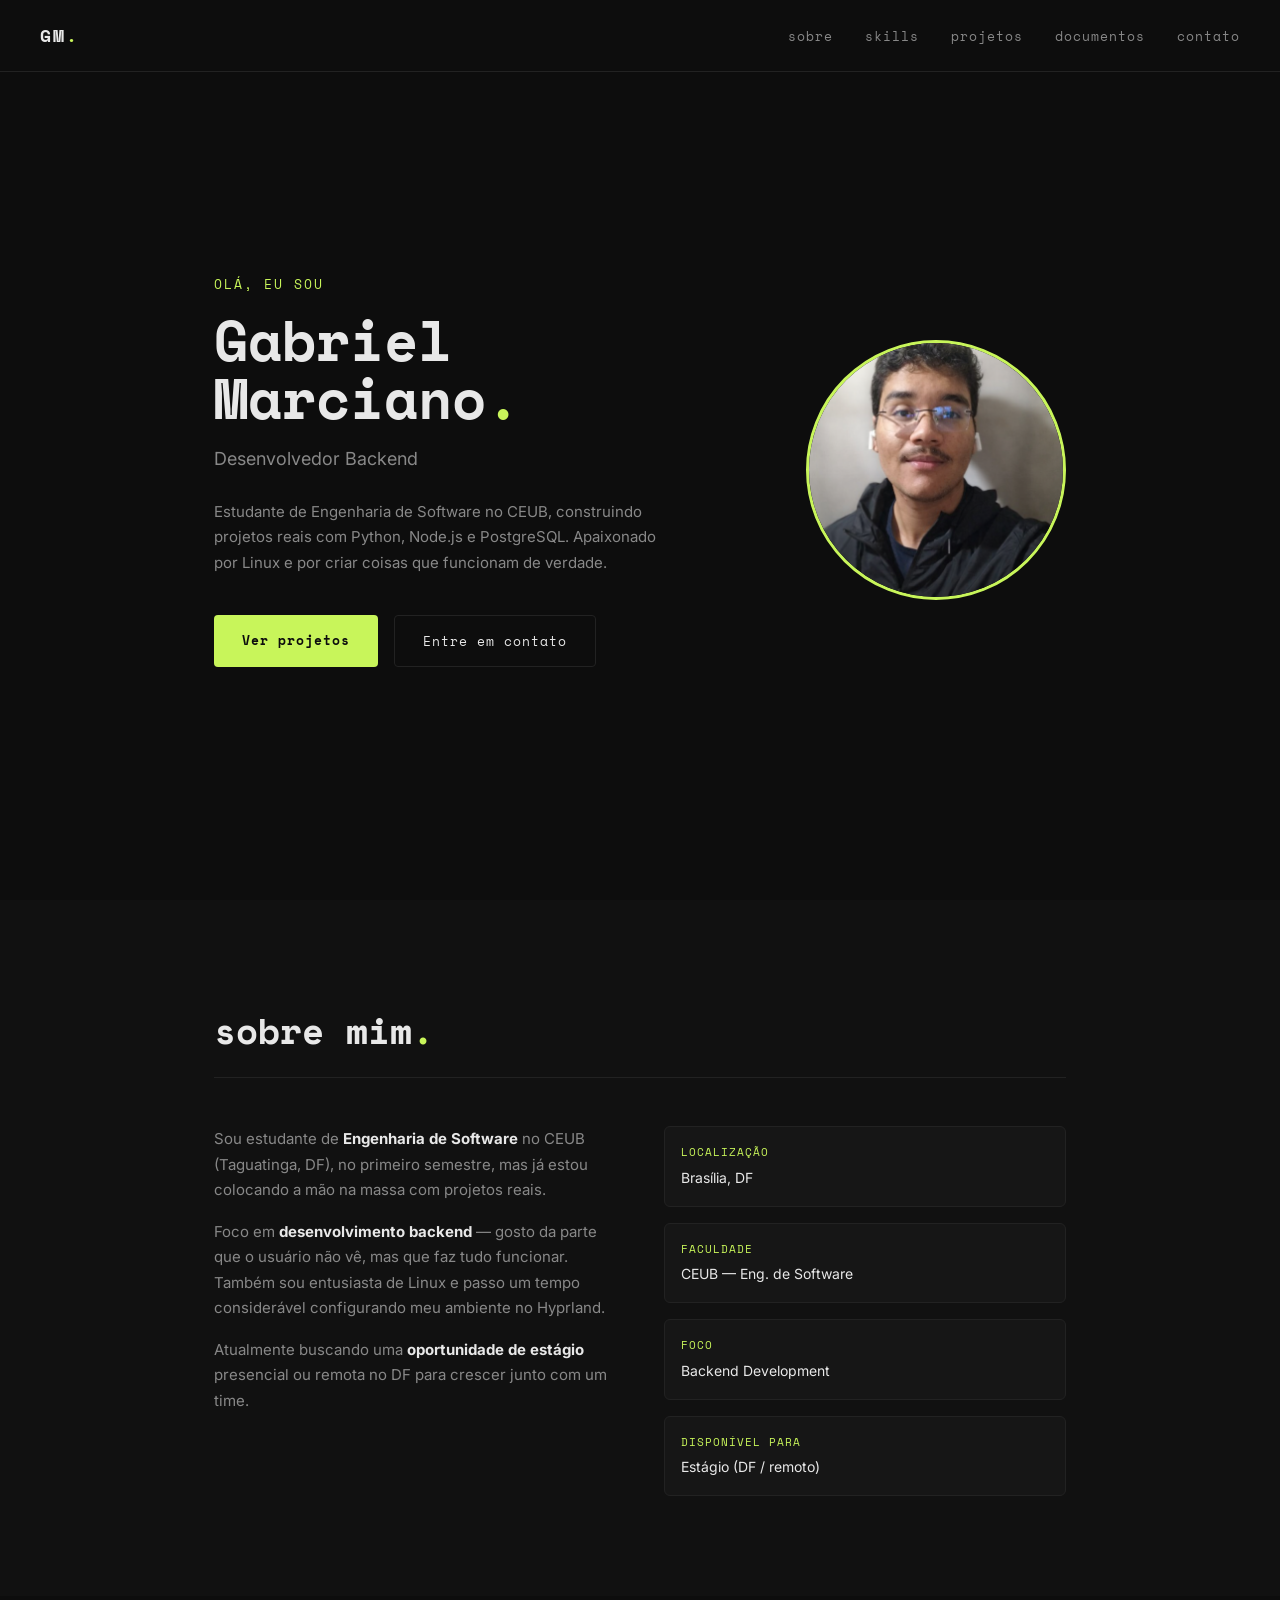
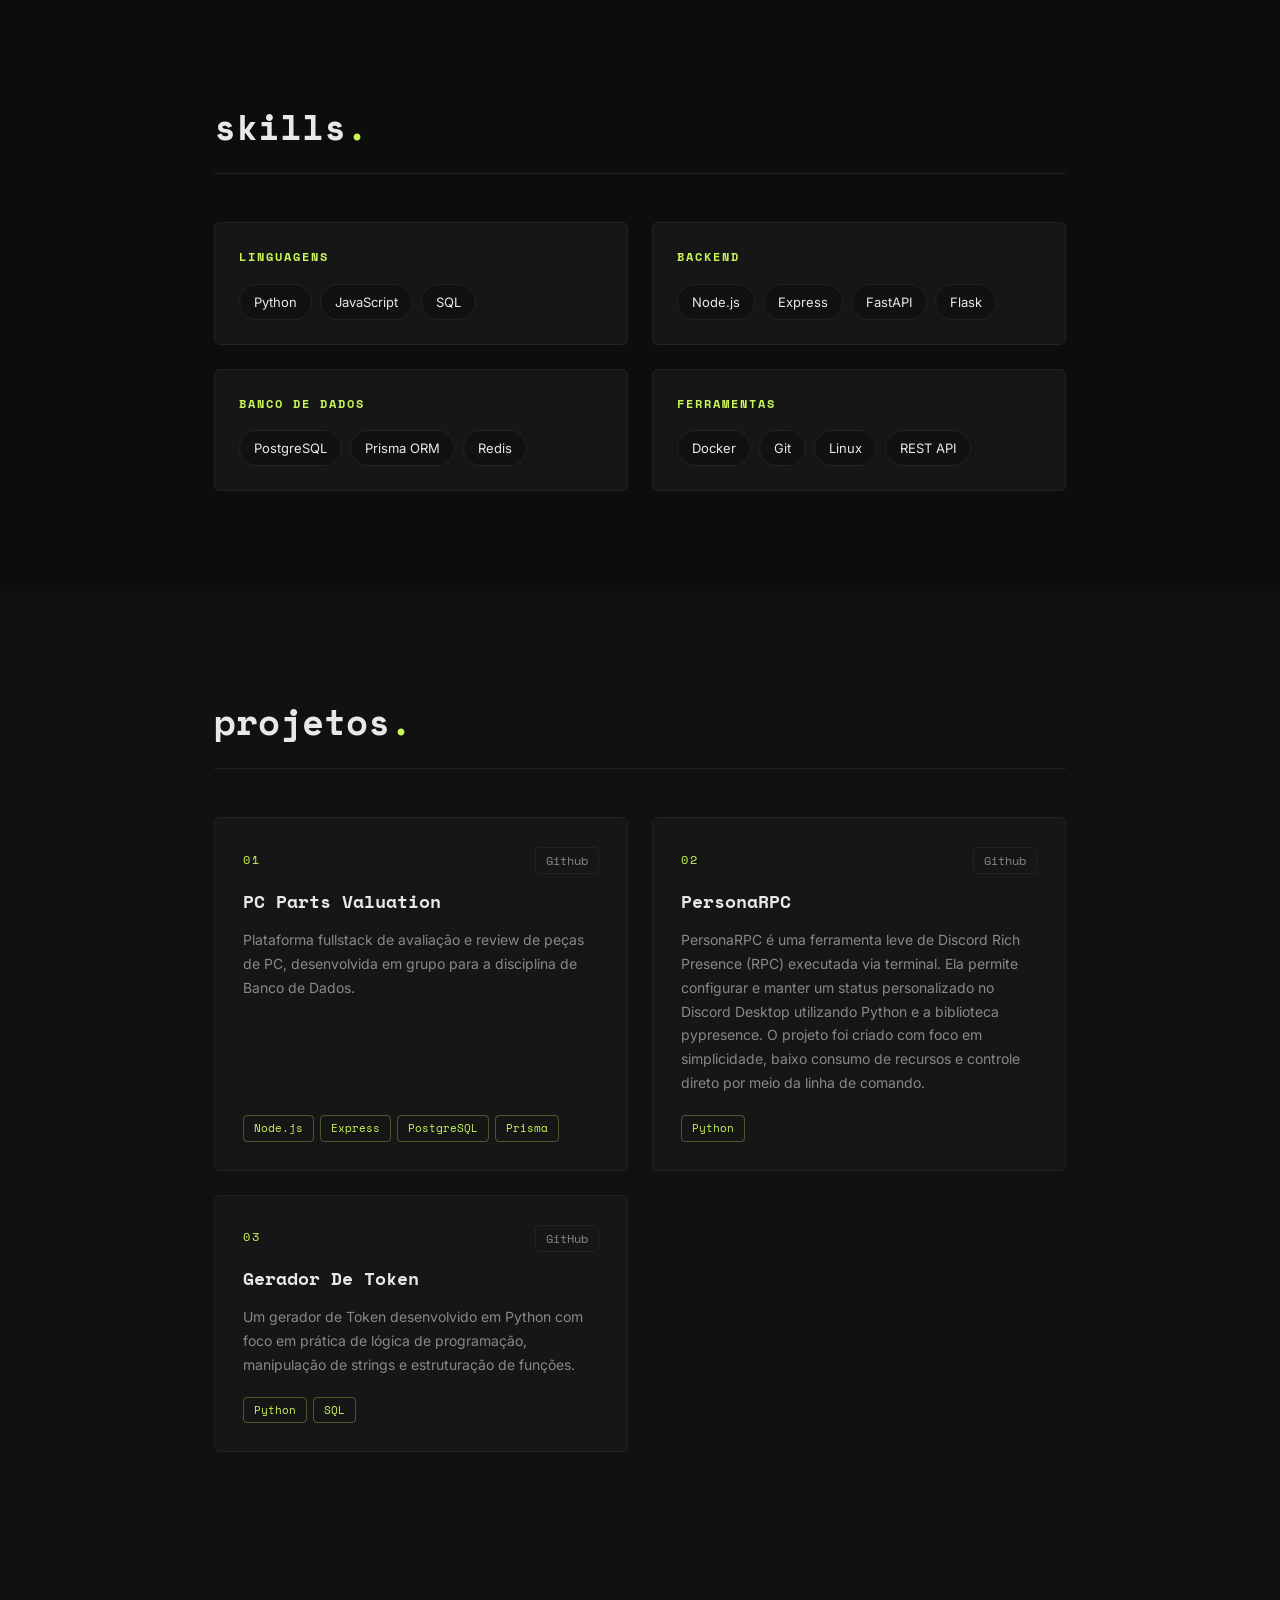
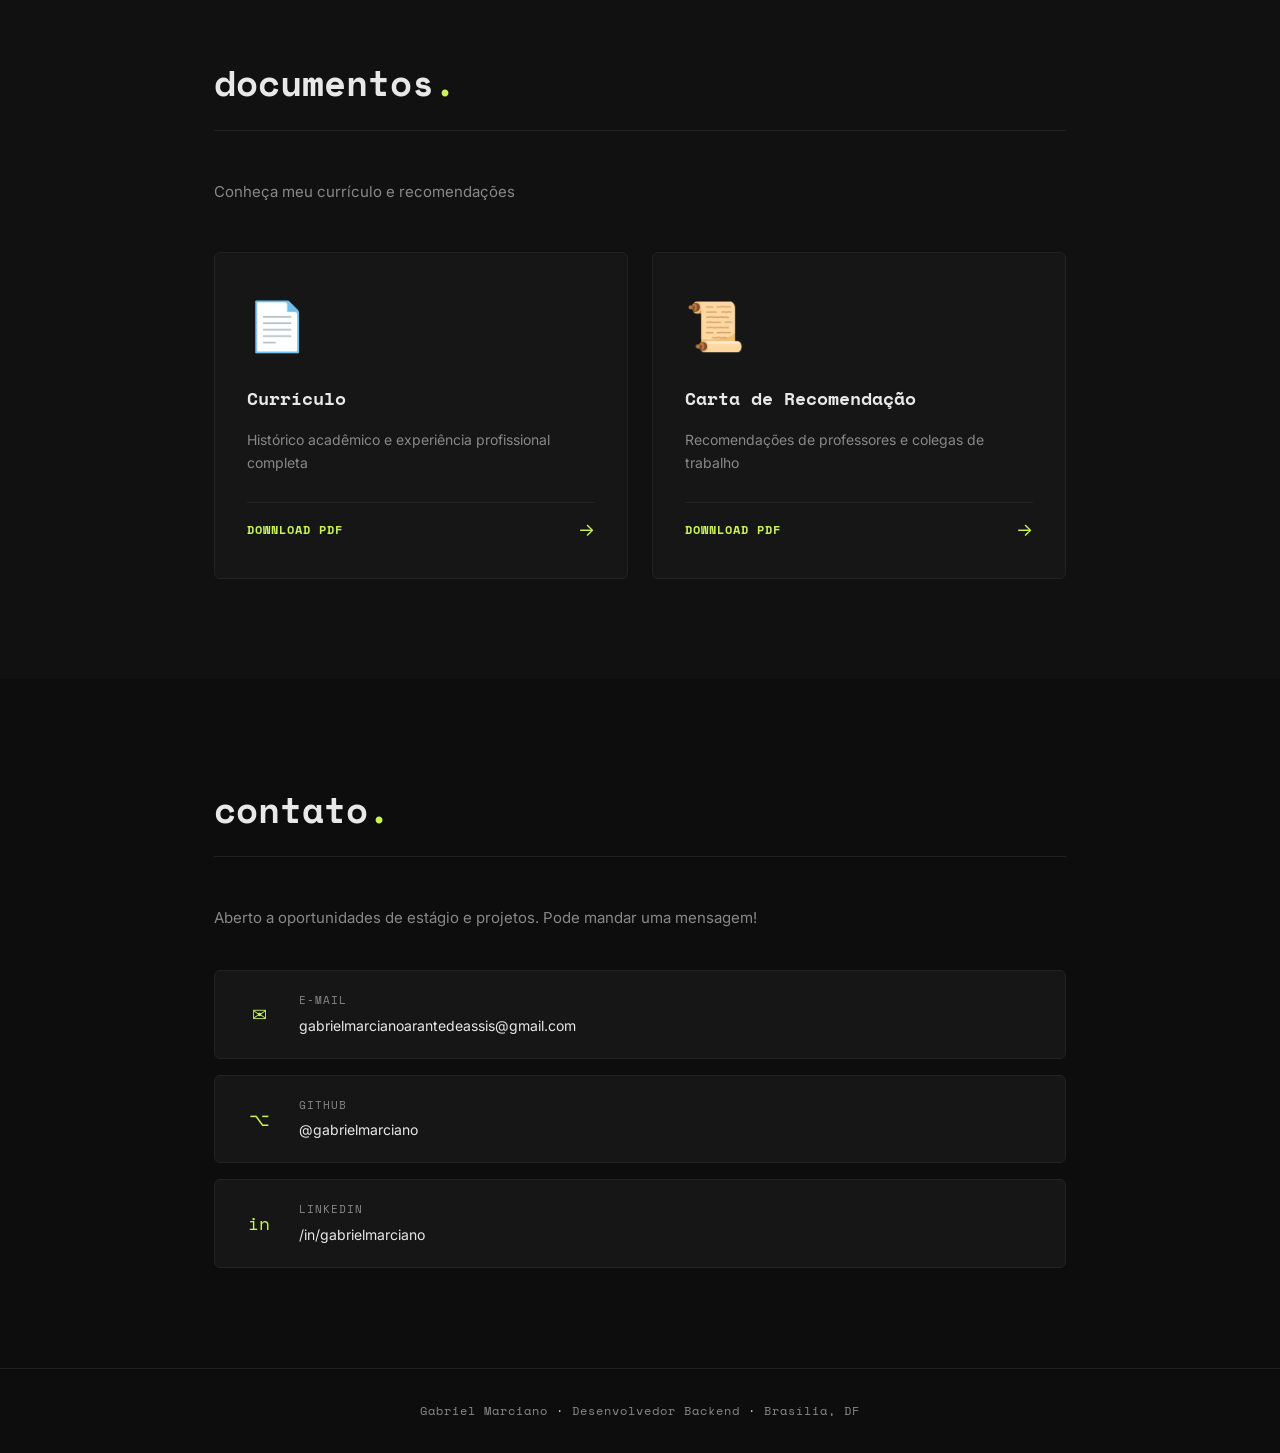
==== commit 0daf145f: "ADD De Pdfs" ====
--- a/index.html
+++ b/index.html
@@ -24,6 +24,7 @@
       <li><a href="#sobre">sobre</a></li>
       <li><a href="#skills">skills</a></li>
       <li><a href="#projetos">projetos</a></li>
+      <li><a href="#documentos">documentos</a></li>
       <li><a href="#contato">contato</a></li>
     </ul>
   </nav>
@@ -220,6 +221,37 @@
     </div>
   </section>
 
+  <!-- Seção documentos - CV e carta de recomendação -->
+  <section id="documentos">
+    <div class="container">
+      <h2 class="titulo-secao">documentos<span class="dot">.</span></h2>
+      <p class="docs-subtitulo">Conheça meu currículo e recomendações</p>
+      <div class="docs-grid">
+        <!-- PDF Currículo -->
+        <a href="./pdf/Currículo.pdf" download class="doc-card">
+          <div class="doc-icon">📄</div>
+          <h3 class="doc-titulo">Currículo</h3>
+          <p class="doc-desc">Histórico acadêmico e experiência profissional completa</p>
+          <div class="doc-footer">
+            <span class="doc-label">Download PDF</span>
+            <span class="doc-arrow">→</span>
+          </div>
+        </a>
+
+        <!-- Carta de Recomendação -->
+        <a href="./pdf/Recomendacao.pdf" download class="doc-card">
+          <div class="doc-icon">📜</div>
+          <h3 class="doc-titulo">Carta de Recomendação</h3>
+          <p class="doc-desc">Recomendações de professores e colegas de trabalho</p>
+          <div class="doc-footer">
+            <span class="doc-label">Download PDF</span>
+            <span class="doc-arrow">→</span>
+          </div>
+        </a>
+      </div>
+    </div>
+  </section>
+
   <!-- Seção contato -->
   <section id="contato">
     <div class="container">
--- a/Style/style.css
+++ b/Style/style.css
@@ -1,12 +1,19 @@
 /* Cores e tema - muda aqui que muda em todo lugar */
 :root {
-  --bg:       #0d0d0d;   /* Fundo preto bem escuro da página */
-  --bg2:      #111111;   /* Um preto um pouco menos escuro para seções alternadas */
-  --card:     #161616;   /* Fundo dos cards e containers */
-  --borda:    #222222;   /* Cor das bordas dos elementos */
-  --texto:    #e8e8e8;   /* Texto branco/cinza claro principal */
-  --texto2:   #888888;   /* Texto cinza mais fraco para texto secundário */
-  --verde:    #c8f55a;   /* Verde limão - cor de destaque que chama atenção */
+  --bg: #0d0d0d;
+  /* Fundo preto bem escuro da página */
+  --bg2: #111111;
+  /* Um preto um pouco menos escuro para seções alternadas */
+  --card: #161616;
+  /* Fundo dos cards e containers */
+  --borda: #222222;
+  /* Cor das bordas dos elementos */
+  --texto: #e8e8e8;
+  /* Texto branco/cinza claro principal */
+  --texto2: #888888;
+  /* Texto cinza mais fraco para texto secundário */
+  --verde: #c8f55a;
+  /* Verde limão - cor de destaque que chama atenção */
 }
 
 /* Tira as margens padrão do navegador */
@@ -102,6 +109,7 @@
     opacity: 0;
     transform: translateX(-50px);
   }
+
   to {
     opacity: 1;
     transform: translateX(0);
@@ -113,6 +121,7 @@
     opacity: 0;
     transform: translateX(50px);
   }
+
   to {
     opacity: 1;
     transform: translateX(0);
@@ -124,10 +133,27 @@
     opacity: 0;
     transform: scale(0.8);
   }
+
   to {
     opacity: 1;
     transform: scale(1);
   }
+}
+
+/* Classes de animação para elementos que aparecem conforme rola */
+#sobre.visivel,
+#skills.visivel,
+#projetos.visivel,
+#documentos.visivel,
+#contato.visivel {
+  animation: slideInLeft 0.8s ease-out;
+}
+
+.card-projeto.visivel,
+.skill-grupo.visivel,
+.info-item.visivel,
+.doc-card.visivel {
+  animation: zoomIn 0.6s ease-out;
 }
 
 /* Seção hero - primeira coisa que vê */
@@ -232,8 +258,10 @@
 .hero-foto {
   width: 260px;
   height: 260px;
-  object-fit: cover;    /* corta a imagem pra caber no círculo */
-  border-radius: 50%;   /* fica redonda */
+  object-fit: cover;
+  /* corta a imagem pra caber no círculo */
+  border-radius: 50%;
+  /* fica redonda */
   border: 3px solid var(--verde);
   background-color: var(--card);
   display: block;
@@ -345,7 +373,8 @@
   gap: 8px;
 }
 
-/* Badge individual de skill */.skill-tag {
+/* Badge individual de skill */
+.skill-tag {
   font-size: 13px;
   color: var(--texto);
   background-color: var(--bg2);
@@ -456,6 +485,103 @@
   border: 1px solid rgba(200, 245, 90, 0.3);
   padding: 3px 10px;
   border-radius: 4px;
+}
+
+/* Seção documentos - downloads de PDF */
+#documentos {
+  padding: 100px 0;
+  background-color: var(--bg2);
+}
+
+/* Subtítulo da seção de documentos */
+.docs-subtitulo {
+  color: var(--texto2);
+  margin-bottom: 48px;
+  font-size: 15px;
+}
+
+/* Grid 2 colunas para documentos */
+.docs-grid {
+  display: grid;
+  grid-template-columns: 1fr 1fr;
+  gap: 24px;
+}
+
+/* Card de documento */
+.doc-card {
+  padding: 32px;
+  border: 1px solid var(--borda);
+  border-radius: 6px;
+  background-color: var(--card);
+  text-decoration: none;
+  color: var(--texto);
+  display: flex;
+  flex-direction: column;
+  gap: 16px;
+  transition: all 0.3s;
+  cursor: pointer;
+}
+
+/* Hover do card de documento */
+.doc-card:hover {
+  border-color: var(--verde);
+  transform: translateY(-6px);
+  box-shadow: 0 10px 30px rgba(200, 245, 90, 0.1);
+}
+
+/* Ícone do documento */
+.doc-icon {
+  font-size: 48px;
+  display: flex;
+  align-items: center;
+}
+
+/* Título do documento */
+.doc-titulo {
+  font-family: 'Space Mono', monospace;
+  font-size: 18px;
+  font-weight: 700;
+  color: var(--texto);
+}
+
+/* Descrição do documento */
+.doc-desc {
+  color: var(--texto2);
+  font-size: 14px;
+  line-height: 1.6;
+  flex: 1;
+}
+
+/* Footer do card com info de download */
+.doc-footer {
+  display: flex;
+  justify-content: space-between;
+  align-items: center;
+  margin-top: 12px;
+  padding-top: 12px;
+  border-top: 1px solid var(--borda);
+}
+
+/* Label de download */
+.doc-label {
+  font-family: 'Space Mono', monospace;
+  font-size: 12px;
+  color: var(--verde);
+  letter-spacing: 1px;
+  text-transform: uppercase;
+  font-weight: 700;
+}
+
+/* Seta indicando ação */
+.doc-arrow {
+  font-size: 18px;
+  color: var(--verde);
+  transition: transform 0.2s;
+}
+
+/* Seta anima quando hover */
+.doc-card:hover .doc-arrow {
+  transform: translateX(4px);
 }
 
 /* Seção contato - formas de entrar em contato */
@@ -583,7 +709,8 @@
   /* Todos os grids viram 1 coluna pra coisa ficar legível */
   .sobre-grid,
   .skills-grid,
-  .projetos-grid {
+  .projetos-grid,
+  .docs-grid {
     grid-template-columns: 1fr;
   }
 }
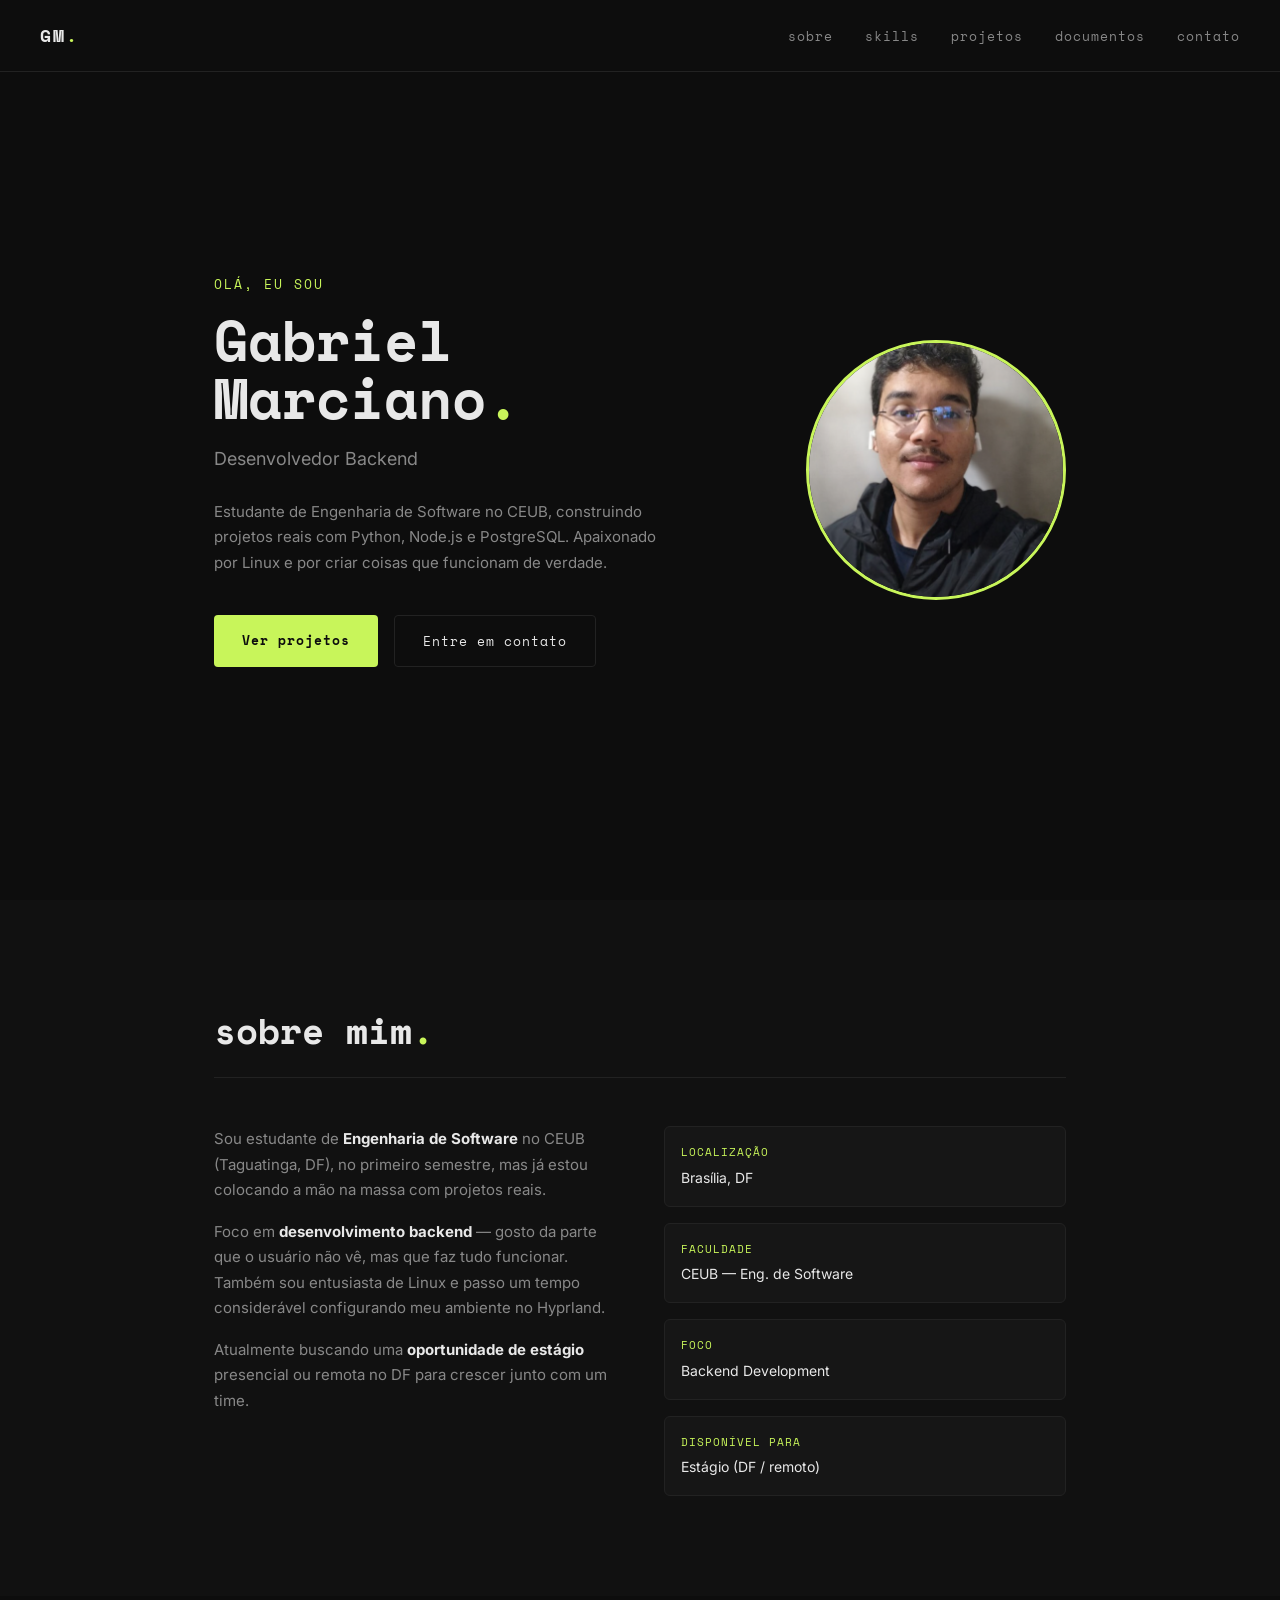
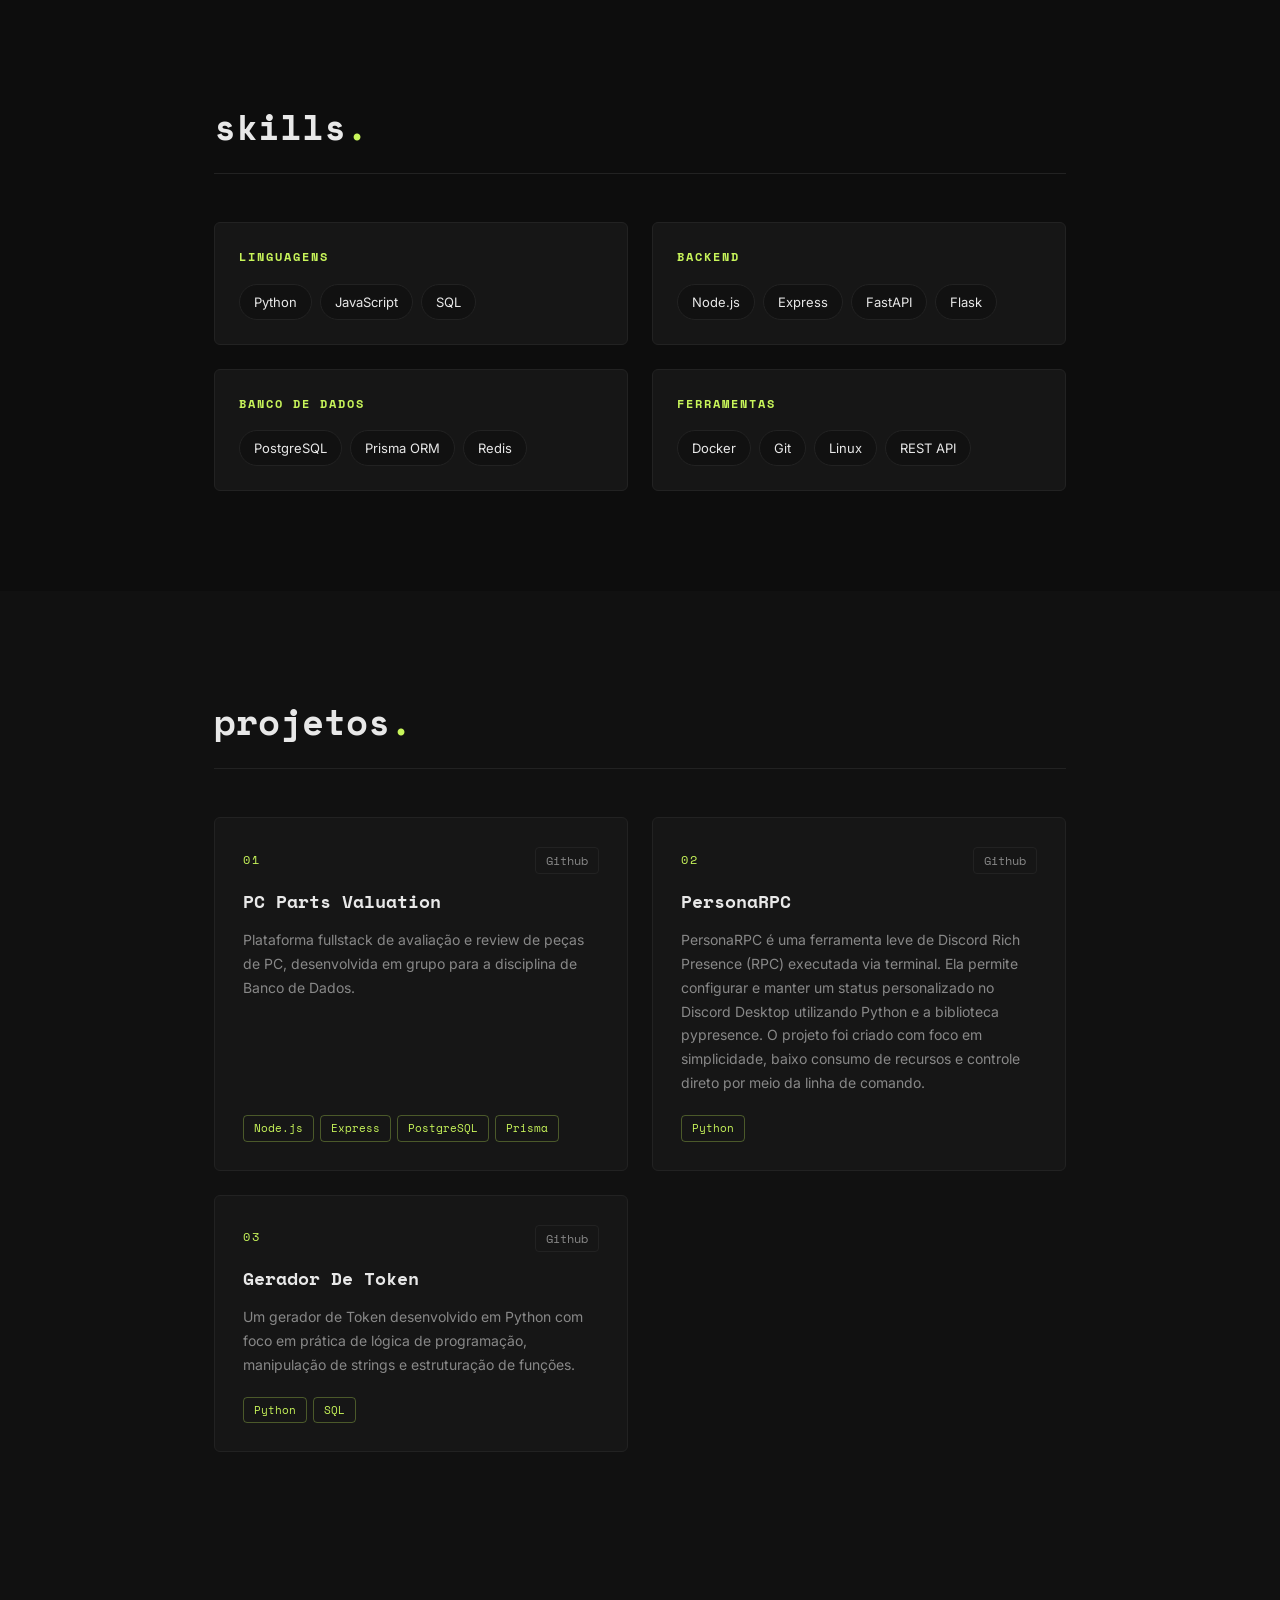
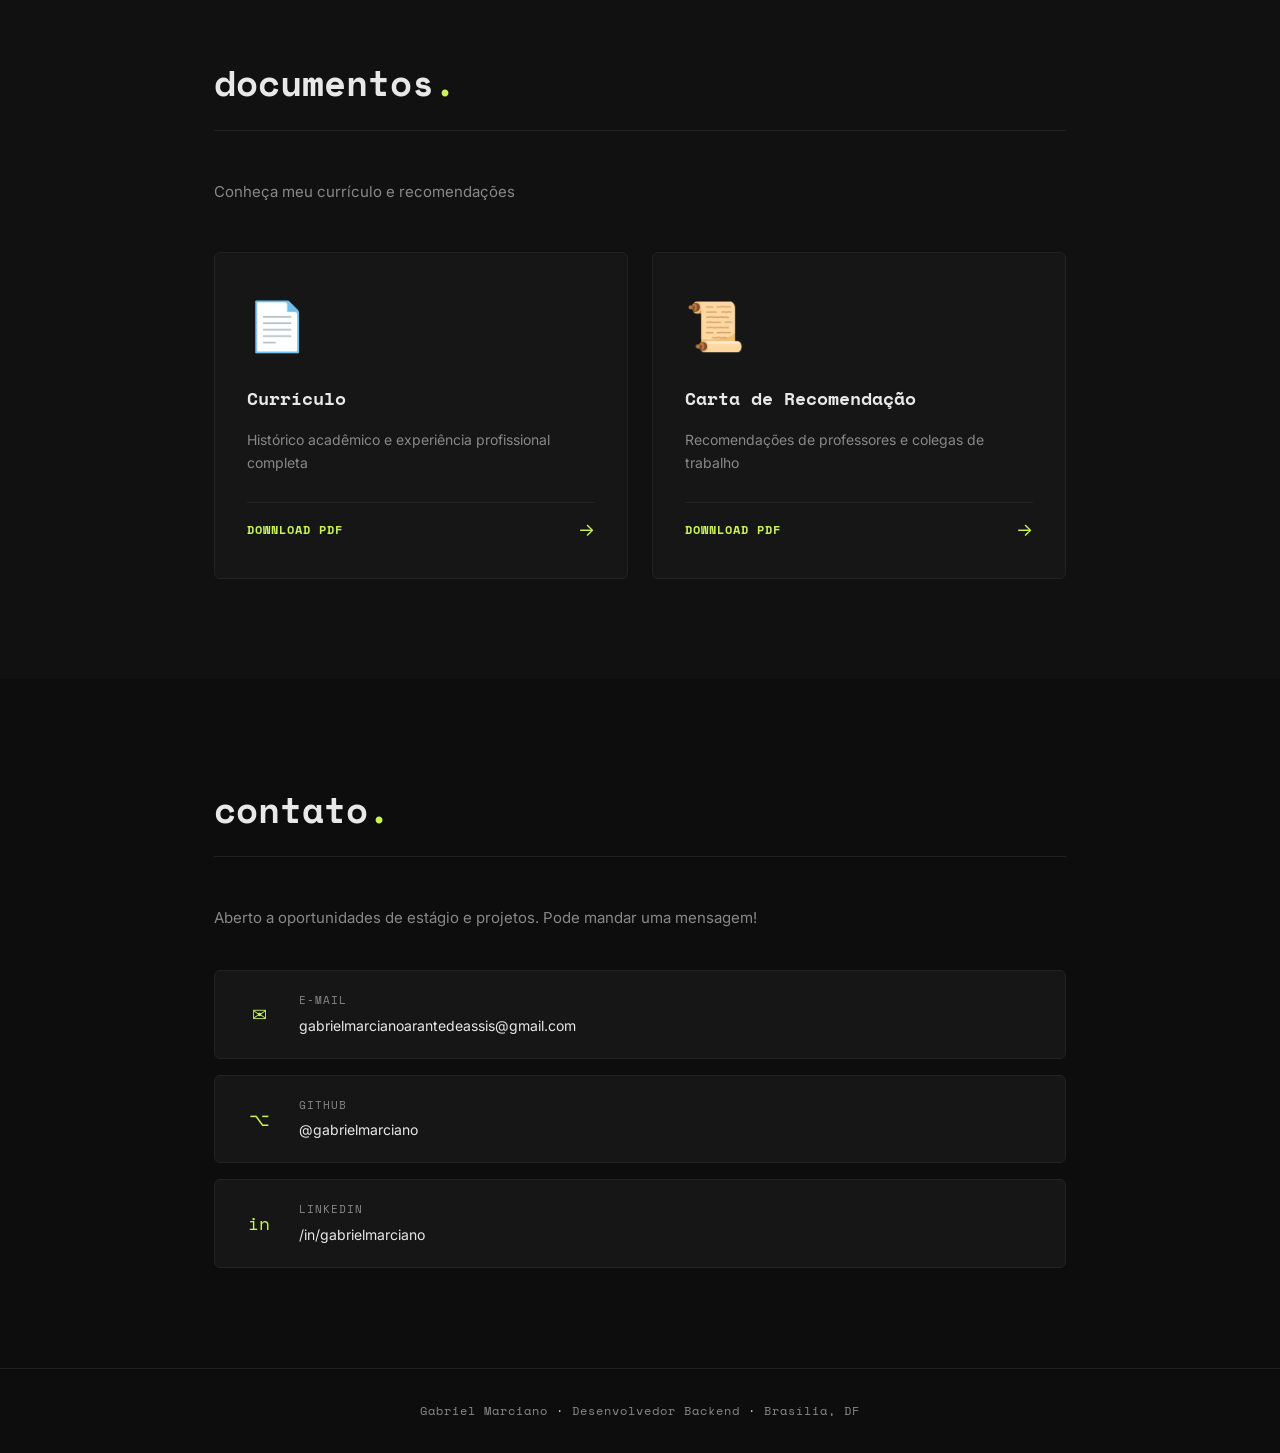
==== commit f564c7f8: "Update index.html" ====
--- a/index.html
+++ b/index.html
@@ -203,7 +203,8 @@
           <div class="card-header">
             <span class="card-numero">03</span>
             <div class="card-links">
-              <a href="#" class="card-link">GitHub</a>
+              <a href="https://github.com/GabrielMarcianoarante/GeradorDeToken" class="card-link" title="Ver código">
+                Github</a>
             </div>
           </div>
           <h3 class="card-titulo">Gerador De Token</h3>
@@ -293,4 +294,4 @@
   <script src="./Script/script.js"></script>
 </body>
 
-</html>+</html>
